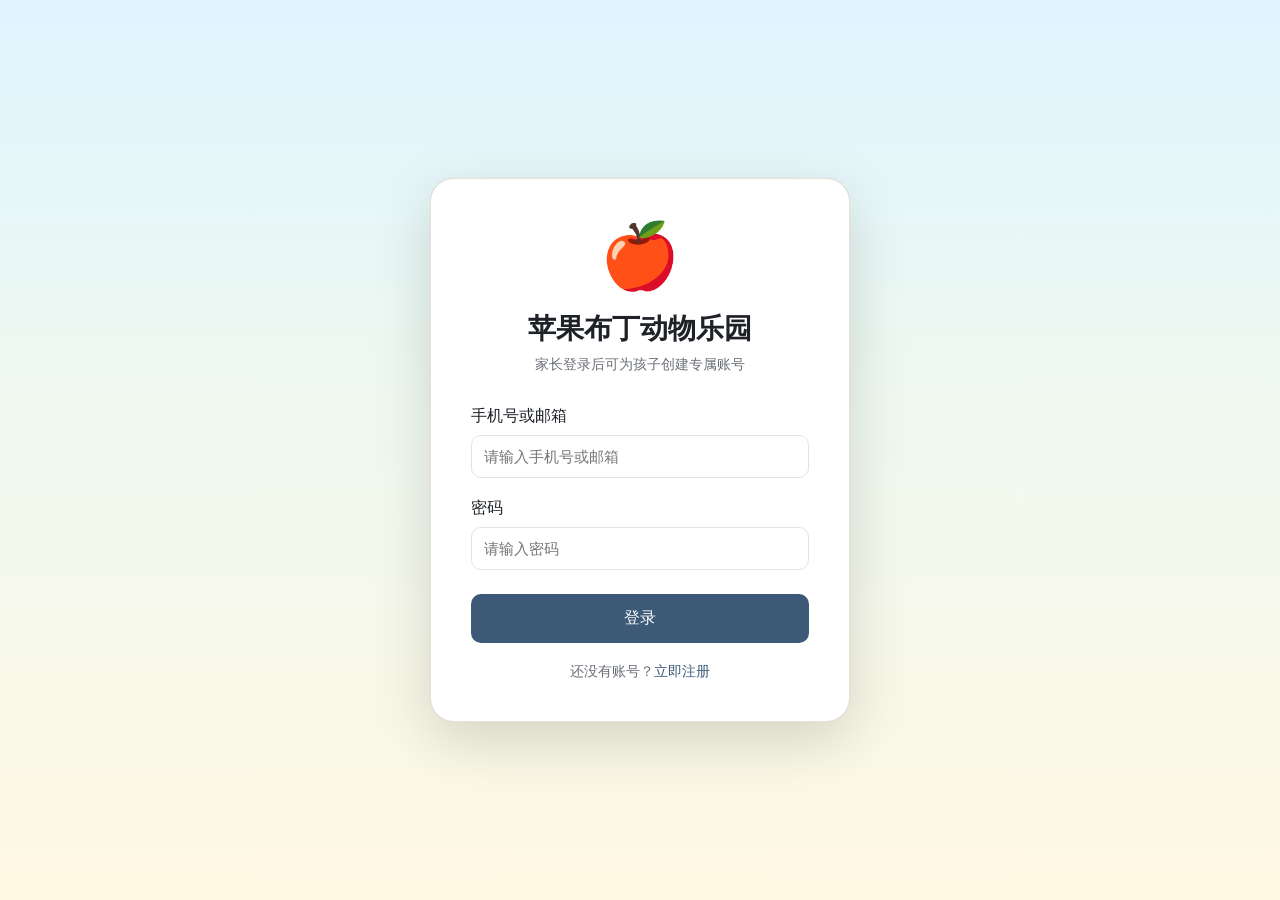
==== static/auth-login.html @ 75b62cc8 "多处修改" ====
<!DOCTYPE html>
<html lang="zh-CN">
<head>
    <meta charset="UTF-8">
    <meta name="viewport" content="width=device-width, initial-scale=1.0">
    <title>苹果布丁动物乐园 - 登录</title>
    <style>
        :root {
            --bg: #F7F5F1;
            --surface: #FFFFFF;
            --border: #E7E3DA;
            --ink: #1E2227;
            --muted: #6B7077;
            --accent: #3C5A78;
            --accent-hover: #2E4760;
            --green: #3f9a68;
            --shadow: 0 2px 8px rgba(0,0,0,0.08);
        }

        * {
            box-sizing: border-box;
            margin: 0;
            padding: 0;
        }

        body {
            font-family: "Microsoft YaHei", "PingFang SC", sans-serif;
            background: linear-gradient(180deg, #dff4ff 0%, #eff9f0 44%, #fff8e3 100%);
            color: var(--ink);
            min-height: 100vh;
            display: flex;
            align-items: center;
            justify-content: center;
            padding: 20px;
        }

        .login-container {
            width: 100%;
            max-width: 420px;
            background: var(--surface);
            border: 1px solid var(--border);
            border-radius: 24px;
            padding: 40px;
            box-shadow: 0 20px 60px rgba(0,0,0,0.15), 0 0 1px rgba(0,0,0,0.1);
        }

        .logo {
            text-align: center;
            margin-bottom: 32px;
        }

        .logo-icon {
            font-size: 64px;
            margin-bottom: 16px;
        }

        h1 {
            font-size: 28px;
            text-align: center;
            margin-bottom: 8px;
        }

        .subtitle {
            text-align: center;
            color: var(--muted);
            margin-bottom: 32px;
            font-size: 14px;
        }

        .form-group {
            margin-bottom: 20px;
        }

        .form-group label {
            display: block;
            margin-bottom: 8px;
            font-weight: 500;
            color: var(--ink);
        }

        .form-group input {
            width: 100%;
            padding: 12px;
            border: 1px solid var(--border);
            border-radius: 10px;
            font-size: 15px;
            transition: border-color 0.2s;
        }

        .form-group input:focus {
            outline: none;
            border-color: var(--accent);
        }

        .form-actions {
            display: flex;
            flex-direction: column;
            gap: 12px;
            margin-top: 24px;
        }

        button {
            width: 100%;
            padding: 14px;
            border: none;
            border-radius: 10px;
            font-size: 16px;
            font-weight: 500;
            cursor: pointer;
            transition: all 0.2s;
        }

        button.primary {
            background: var(--accent);
            color: white;
        }

        button.primary:hover {
            background: var(--accent-hover);
        }

        button.secondary {
            background: var(--surface);
            color: var(--ink);
            border: 1px solid var(--border);
        }

        button.secondary:hover {
            background: var(--border);
        }

        .toggle-form {
            text-align: center;
            margin-top: 20px;
            color: var(--muted);
            font-size: 14px;
        }

        .toggle-form a {
            color: var(--accent);
            text-decoration: none;
            font-weight: 500;
            cursor: pointer;
        }

        .toggle-form a:hover {
            text-decoration: underline;
        }

        .error-message {
            background: #fee;
            border: 1px solid #fcc;
            color: #c33;
            padding: 12px;
            border-radius: 10px;
            margin-bottom: 20px;
            font-size: 14px;
        }

        .success-message {
            background: #efe;
            border: 1px solid #cfc;
            color: #383;
            padding: 12px;
            border-radius: 10px;
            margin-bottom: 20px;
            font-size: 14px;
        }

        .hidden {
            display: none;
        }
    </style>
</head>
<body>
    <div class="login-container">
        <div class="logo">
            <div class="logo-icon">🍎</div>
            <h1>苹果布丁动物乐园</h1>
            <p class="subtitle">家长登录后可为孩子创建专属账号</p>
        </div>

        <div id="errorMessage" class="error-message hidden"></div>
        <div id="successMessage" class="success-message hidden"></div>

        <!-- 登录表单 -->
        <form id="loginForm">
            <div class="form-group">
                <label>手机号或邮箱</label>
                <input type="text" id="loginUsername" placeholder="请输入手机号或邮箱" required>
            </div>
            <div class="form-group">
                <label>密码</label>
                <input type="password" id="loginPassword" placeholder="请输入密码" required>
            </div>
            <div class="form-actions">
                <button type="submit" class="primary">登录</button>
            </div>
            <div class="toggle-form">
                还没有账号？<a onclick="showRegisterForm()">立即注册</a>
            </div>
        </form>

        <!-- 注册表单 -->
        <form id="registerForm" class="hidden">
            <div class="form-group">
                <label>家长姓名</label>
                <input type="text" id="registerName" placeholder="请输入您的姓名" required>
            </div>
            <div class="form-group">
                <label>手机号</label>
                <input type="tel" id="registerPhone" placeholder="请输入手机号" required>
            </div>
            <div class="form-group">
                <label>邮箱（可选）</label>
                <input type="email" id="registerEmail" placeholder="请输入邮箱">
            </div>
            <div class="form-group">
                <label>设置密码</label>
                <input type="password" id="registerPassword" placeholder="6-20位密码" required minlength="6" maxlength="20">
            </div>
            <div class="form-group">
                <label>确认密码</label>
                <input type="password" id="registerConfirmPassword" placeholder="再次输入密码" required>
            </div>
            <div class="form-actions">
                <button type="submit" class="primary">注册</button>
            </div>
            <div class="toggle-form">
                已有账号？<a onclick="showLoginForm()">立即登录</a>
            </div>
        </form>
    </div>

    <script>
        const loginForm = document.getElementById('loginForm');
        const registerForm = document.getElementById('registerForm');
        const errorMessage = document.getElementById('errorMessage');
        const successMessage = document.getElementById('successMessage');

        // 检查是否已登录
        window.addEventListener('DOMContentLoaded', () => {
            const token = localStorage.getItem('parentToken');
            if (token) {
                // 已登录，跳转到家长端
                window.location.href = '/static/parent-portal.html';
            }
        });

        function showLoginForm() {
            registerForm.classList.add('hidden');
            loginForm.classList.remove('hidden');
            clearMessages();
        }

        function showRegisterForm() {
            loginForm.classList.add('hidden');
            registerForm.classList.remove('hidden');
            clearMessages();
        }

        function showError(message) {
            errorMessage.textContent = message;
            errorMessage.classList.remove('hidden');
            successMessage.classList.add('hidden');
        }

        function showSuccess(message) {
            successMessage.textContent = message;
            successMessage.classList.remove('hidden');
            errorMessage.classList.add('hidden');
        }

        function clearMessages() {
            errorMessage.classList.add('hidden');
            successMessage.classList.add('hidden');
        }

        // 登录处理
        loginForm.addEventListener('submit', async (e) => {
            e.preventDefault();
            clearMessages();

            const username = document.getElementById('loginUsername').value.trim();
            const password = document.getElementById('loginPassword').value;

            if (!username || !password) {
                showError('请填写完整信息');
                return;
            }

            try {
                const response = await fetch('/api/family/login', {
                    method: 'POST',
                    headers: { 'Content-Type': 'application/json' },
                    body: JSON.stringify({ username, password })
                });

                const data = await response.json();

                if (response.ok && data.success) {
                    localStorage.setItem('parentToken', data.token);
                    localStorage.setItem('parentAccount', JSON.stringify(data.account));
                    showSuccess('登录成功！正在跳转...');
                    setTimeout(() => {
                        window.location.href = '/static/parent-portal.html';
                    }, 1000);
                } else {
                    showError(data.detail || data.message || '登录失败，请检查账号密码');
                }
            } catch (error) {
                console.error('登录失败:', error);
                showError('登录失败，请稍后重试');
            }
        });

        // 注册处理
        registerForm.addEventListener('submit', async (e) => {
            e.preventDefault();
            clearMessages();

            const name = document.getElementById('registerName').value.trim();
            const phone = document.getElementById('registerPhone').value.trim();
            const email = document.getElementById('registerEmail').value.trim();
            const password = document.getElementById('registerPassword').value;
            const confirmPassword = document.getElementById('registerConfirmPassword').value;

            // 验证
            if (!name || !phone || !password) {
                showError('请填写完整信息');
                return;
            }

            if (!/^1[3-9]\d{9}$/.test(phone)) {
                showError('请输入正确的手机号');
                return;
            }

            if (password.length < 6) {
                showError('密码至少6位');
                return;
            }

            if (password !== confirmPassword) {
                showError('两次输入的密码不一致');
                return;
            }

            try {
                const response = await fetch('/api/family/register', {
                    method: 'POST',
                    headers: { 'Content-Type': 'application/json' },
                    body: JSON.stringify({
                        parent_name: name,
                        phone: phone,
                        email: email || null,
                        password: password
                    })
                });

                const data = await response.json();

                if (response.ok && data.success) {
                    localStorage.setItem('parentToken', data.token);
                    localStorage.setItem('parentAccount', JSON.stringify(data.account));
                    showSuccess('注册成功！正在跳转...');
                    setTimeout(() => {
                        window.location.href = '/static/parent-portal.html';
                    }, 1000);
                } else {
                    showError(data.detail || data.message || '注册失败，请稍后重试');
                }
            } catch (error) {
                console.error('注册失败:', error);
                showError('注册失败，请稍后重试');
            }
        });
    </script>
</body>
</html>
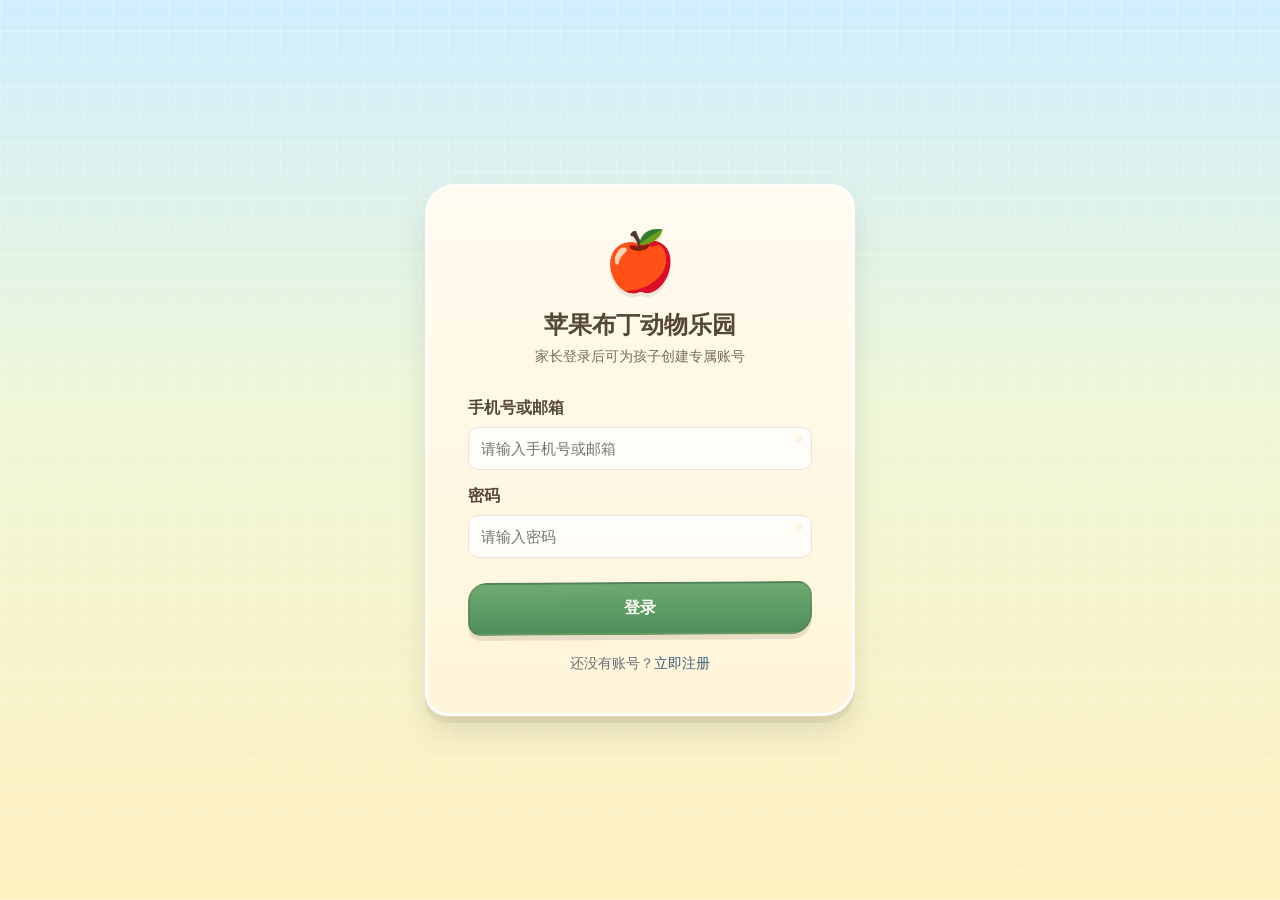
==== commit f89f0be9: "更新" ====
--- a/static/auth-login.html
+++ b/static/auth-login.html
@@ -171,6 +171,7 @@
             display: none;
         }
     </style>
+    <link rel="stylesheet" href="/static/styles/handdrawn.css">
 </head>
 <body>
     <div class="login-container">
@@ -217,7 +218,7 @@
             </div>
             <div class="form-group">
                 <label>设置密码</label>
-                <input type="password" id="registerPassword" placeholder="6-20位密码" required minlength="6" maxlength="20">
+                <input type="password" id="registerPassword" placeholder="8-20位密码" required minlength="8" maxlength="20">
             </div>
             <div class="form-group">
                 <label>确认密码</label>
@@ -336,8 +337,8 @@
                 return;
             }
 
-            if (password.length < 6) {
-                showError('密码至少6位');
+            if (password.length < 8) {
+                showError('密码至少8位');
                 return;
             }
 
--- a/static/styles/handdrawn.css
+++ b/static/styles/handdrawn.css
@@ -0,0 +1,1034 @@
+/* Unified hand-drawn mobile theme for the user-facing app pages. */
+:root {
+    --kid-ink: #55483b;
+    --kid-muted: #756b5d;
+    --kid-paper: #fffaf0;
+    --kid-paper-2: #fff3cf;
+    --kid-line: rgba(91, 72, 56, 0.24);
+    --kid-green: #5e9d68;
+    --kid-blue: #5c9fc9;
+    --kid-coral: #e87961;
+    --kid-yellow: #f2bf4b;
+    --kid-lavender: #9b87c8;
+    --kid-shadow: 0 7px 0 rgba(91, 72, 56, 0.08), 0 16px 28px rgba(62, 72, 54, 0.13);
+    --kid-phone-width: 430px;
+    --bottom-nav-height: 78px;
+}
+
+html {
+    min-height: 100%;
+    background: #dfeffc;
+}
+
+body {
+    min-height: 100dvh;
+    margin: 0;
+    display: flex;
+    justify-content: center;
+    align-items: flex-start;
+    overflow-x: hidden;
+    color: var(--kid-ink);
+    font-family: "STKaiti", "KaiTi", "Comic Sans MS", "Microsoft YaHei", sans-serif;
+    background:
+        repeating-linear-gradient(0deg, rgba(255,255,255,0.28) 0 1px, transparent 1px 28px),
+        repeating-linear-gradient(90deg, rgba(255,255,255,0.22) 0 1px, transparent 1px 28px),
+        linear-gradient(180deg, #cfeefe 0%, #eff7d7 46%, #fff0bf 100%);
+    letter-spacing: 0;
+}
+
+body,
+button,
+input,
+select,
+textarea {
+    font-family: "STKaiti", "KaiTi", "Comic Sans MS", "Microsoft YaHei", sans-serif;
+}
+
+.app-root,
+.login-container,
+.mobile-container,
+.container {
+    width: min(100vw, var(--kid-phone-width));
+    max-width: var(--kid-phone-width);
+    margin-inline: auto;
+    color: var(--kid-ink);
+}
+
+.app-root,
+.login-container,
+.mobile-container {
+    border: 3px solid rgba(255, 255, 255, 0.92);
+    border-radius: 30px 24px 32px 22px;
+    background:
+        linear-gradient(180deg, rgba(255, 250, 240, 0.96), rgba(255, 245, 217, 0.98)),
+        var(--kid-paper);
+    box-shadow: var(--kid-shadow);
+    overflow: hidden;
+}
+
+.app-root {
+    height: min(100dvh, 932px);
+    min-height: min(100dvh, 720px);
+}
+
+.login-container,
+.mobile-container {
+    margin-block: clamp(10px, 3dvh, 22px);
+    max-height: calc(100dvh - clamp(20px, 6dvh, 44px));
+    overflow-y: auto;
+}
+
+.container {
+    padding: 14px;
+}
+
+.shell {
+    height: 100%;
+    min-height: 0;
+    display: flex;
+    flex-direction: column;
+    background:
+        linear-gradient(180deg, rgba(255, 255, 255, 0.2), rgba(255, 239, 194, 0.28));
+}
+
+.main {
+    order: 1;
+    flex: 1 1 auto;
+    width: 100%;
+    min-height: 0;
+    padding: 14px 14px calc(var(--bottom-nav-height) + 14px + env(safe-area-inset-bottom));
+    overflow-y: auto;
+    overflow-x: hidden;
+    background:
+        repeating-linear-gradient(-8deg, rgba(255, 255, 255, 0.24) 0 2px, transparent 2px 42px),
+        linear-gradient(180deg, rgba(255, 251, 232, 0.42), rgba(232, 247, 234, 0.26));
+}
+
+.main.route-imagine {
+    padding: 0 0 calc(var(--bottom-nav-height) + env(safe-area-inset-bottom));
+}
+
+.sidebar {
+    order: 2;
+    flex: 0 0 auto;
+    position: relative;
+    width: 100%;
+    height: auto;
+    min-height: calc(var(--bottom-nav-height) + env(safe-area-inset-bottom));
+    padding: 7px 8px calc(7px + env(safe-area-inset-bottom));
+    border: 0;
+    border-top: 2px dashed rgba(96, 72, 48, 0.22);
+    background:
+        linear-gradient(180deg, rgba(255, 250, 235, 0.88), rgba(255, 244, 207, 0.96));
+    box-shadow: 0 -10px 20px rgba(77, 72, 45, 0.11);
+    overflow: hidden;
+}
+
+.mini-brand,
+.profile-box {
+    display: none;
+}
+
+.nav-list {
+    display: grid;
+    grid-template-columns: repeat(auto-fit, minmax(0, 1fr));
+    gap: 5px;
+}
+
+.nav-item,
+.report-nav-item {
+    min-height: 58px;
+    display: flex;
+    flex-direction: column;
+    align-items: center;
+    justify-content: center;
+    gap: 3px;
+    padding: 6px 4px;
+    border: 0;
+    border-radius: 19px 15px 20px 14px;
+    background: transparent;
+    color: var(--kid-muted);
+    font-size: 11px;
+    font-weight: 800;
+    line-height: 1.1;
+    text-align: center;
+    white-space: nowrap;
+    box-shadow: none;
+}
+
+.nav-item.active,
+.report-nav-item.active {
+    color: #446b43;
+    background: #fff1b8;
+    box-shadow: inset 0 -3px 0 rgba(155, 117, 45, 0.16), 0 4px 0 rgba(92, 72, 38, 0.08);
+    transform: rotate(-1deg);
+}
+
+.nav-icon,
+.report-nav-icon {
+    width: 27px;
+    height: 27px;
+    display: grid;
+    place-items: center;
+    border: 1px dashed rgba(91, 72, 56, 0.22);
+    border-radius: 52% 48% 55% 45%;
+    background: rgba(255, 255, 255, 0.38);
+    font-size: 19px;
+}
+
+.topbar,
+.header,
+header {
+    position: relative;
+    border: 2px solid rgba(91, 72, 56, 0.18);
+    border-radius: 24px 18px 26px 17px;
+    background:
+        radial-gradient(circle at 17px 15px, rgba(242, 191, 75, 0.22) 0 5px, transparent 6px),
+        radial-gradient(circle at calc(100% - 18px) 18px, rgba(92, 159, 201, 0.17) 0 5px, transparent 6px),
+        linear-gradient(180deg, rgba(255, 251, 235, 0.94), rgba(242, 248, 215, 0.84));
+    box-shadow: 0 5px 0 rgba(91, 72, 56, 0.06), 0 12px 22px rgba(70, 85, 57, 0.09);
+    overflow: hidden;
+}
+
+.topbar {
+    margin: 0 0 12px;
+    padding: 12px;
+    display: flex;
+    align-items: center;
+    justify-content: space-between;
+    gap: 10px;
+}
+
+.topbar .action-row {
+    flex: 0 0 auto;
+    display: flex;
+    gap: 6px;
+}
+
+.settings-button {
+    border-radius: 48% 52% 44% 56%;
+    background: #fff8d8;
+}
+
+.page-title h2,
+.panel-title h3,
+.story-title,
+.selection-title,
+h1,
+h2,
+h3 {
+    color: var(--kid-ink);
+    letter-spacing: 0;
+}
+
+.page-title h2 {
+    font-size: 21px;
+    line-height: 1.18;
+}
+
+.page-title p,
+.panel-title span,
+.subtitle,
+.muted,
+.meta-line,
+.animal-status-text,
+.loading-subtext {
+    color: var(--kid-muted);
+}
+
+.panel,
+.answer-panel,
+.collection-item,
+.story-item,
+.activity-item,
+.animal-tile,
+.metric,
+.login-panel,
+.card,
+.welcome-section,
+.report-content-wrapper,
+.animal-info-card,
+.animal-selection-item,
+.profile-item,
+.time-period-card,
+.achievement-badge,
+.settings-menu {
+    position: relative;
+    border: 2px solid var(--kid-line);
+    border-radius: 24px 18px 27px 17px;
+    background:
+        radial-gradient(circle at 12px 14px, rgba(242, 191, 75, 0.22) 0 4px, transparent 5px),
+        radial-gradient(circle at calc(100% - 16px) 18px, rgba(92, 159, 201, 0.18) 0 4px, transparent 5px),
+        radial-gradient(circle at calc(100% - 18px) calc(100% - 14px), rgba(232, 121, 97, 0.14) 0 5px, transparent 6px),
+        linear-gradient(180deg, rgba(255, 252, 242, 0.96), rgba(255, 246, 219, 0.92));
+    box-shadow: 0 6px 0 rgba(91, 72, 56, 0.07), 0 14px 24px rgba(66, 79, 62, 0.09);
+    overflow: hidden;
+}
+
+.panel::before,
+.answer-panel::before,
+.collection-item::before,
+.story-item::before,
+.activity-item::before,
+.animal-tile::before,
+.metric::before,
+.login-panel::before,
+.card::before,
+.welcome-section::before,
+.report-content-wrapper::before,
+.animal-info-card::before,
+.animal-selection-item::before,
+.profile-item::before,
+.time-period-card::before,
+.achievement-badge::before,
+.settings-menu::before {
+    content: "";
+    display: block;
+    position: absolute;
+    z-index: 0;
+    right: 11px;
+    top: 9px;
+    width: 31px;
+    height: 24px;
+    pointer-events: none;
+    background:
+        linear-gradient(135deg, transparent 0 44%, rgba(91, 72, 56, 0.24) 45% 53%, transparent 54% 100%),
+        radial-gradient(ellipse at 26% 72%, rgba(94, 157, 104, 0.34) 0 34%, transparent 36%),
+        radial-gradient(ellipse at 70% 35%, rgba(94, 157, 104, 0.28) 0 32%, transparent 34%);
+    border-radius: 58% 42% 60% 40%;
+    transform: rotate(12deg);
+    opacity: 0.9;
+}
+
+.panel::after,
+.answer-panel::after,
+.collection-item::after,
+.story-item::after,
+.activity-item::after,
+.animal-tile::after,
+.metric::after,
+.login-panel::after,
+.card::after,
+.welcome-section::after,
+.report-content-wrapper::after,
+.animal-info-card::after,
+.animal-selection-item::after,
+.profile-item::after,
+.time-period-card::after,
+.achievement-badge::after,
+.settings-menu::after {
+    content: "";
+    display: block;
+    position: absolute;
+    z-index: 0;
+    left: 10px;
+    bottom: 9px;
+    width: 38px;
+    height: 22px;
+    pointer-events: none;
+    background:
+        linear-gradient(110deg, transparent 0 45%, rgba(91, 72, 56, 0.18) 46% 53%, transparent 54% 100%),
+        radial-gradient(ellipse at 20% 70%, rgba(242, 191, 75, 0.34) 0 28%, transparent 30%),
+        radial-gradient(ellipse at 50% 42%, rgba(232, 121, 97, 0.25) 0 24%, transparent 26%),
+        radial-gradient(ellipse at 78% 66%, rgba(92, 159, 201, 0.28) 0 24%, transparent 26%);
+    border-radius: 999px;
+    transform: rotate(-8deg);
+    opacity: 0.85;
+}
+
+.panel > *,
+.answer-panel > *,
+.collection-item > *,
+.story-item > *,
+.activity-item > *,
+.animal-tile > *,
+.metric > *,
+.login-panel > *,
+.card > *,
+.welcome-section > *,
+.report-content-wrapper > *,
+.animal-info-card > *,
+.animal-selection-item > *,
+.profile-item > *,
+.time-period-card > *,
+.achievement-badge > *,
+.settings-menu > * {
+    position: relative;
+    z-index: 1;
+}
+
+.panel:nth-of-type(2n),
+.card:nth-of-type(2n),
+.collection-item:nth-of-type(2n),
+.story-item:nth-of-type(2n),
+.activity-item:nth-of-type(2n) {
+    border-radius: 19px 26px 18px 25px;
+}
+
+.answer-panel,
+.quiz-box,
+.choice-button,
+.animal-summary,
+.creature-card,
+.stage-card,
+.qa-answer-box {
+    position: relative;
+}
+
+.answer-panel {
+    padding-top: 22px;
+    padding-bottom: 22px;
+    border-color: rgba(92, 159, 201, 0.32);
+    background:
+        radial-gradient(circle at 22px 18px, rgba(255, 255, 255, 0.75) 0 7px, transparent 8px),
+        radial-gradient(circle at calc(100% - 22px) calc(100% - 18px), rgba(255, 255, 255, 0.58) 0 8px, transparent 9px),
+        linear-gradient(180deg, rgba(235, 249, 255, 0.95), rgba(255, 249, 224, 0.95));
+}
+
+.answer-panel::before {
+    right: 10px;
+    top: 8px;
+    width: 46px;
+    height: 36px;
+    background:
+        radial-gradient(circle at 50% 50%, rgba(255,255,255,0.76) 0 24%, transparent 26%),
+        conic-gradient(from 18deg, #f2bf4b 0 10%, transparent 10% 20%, #e87961 20% 30%, transparent 30% 42%, #5c9fc9 42% 52%, transparent 52% 64%, #5e9d68 64% 74%, transparent 74% 100%);
+    border-radius: 50%;
+    transform: rotate(10deg);
+}
+
+.answer-panel::after {
+    left: 9px;
+    bottom: 8px;
+    width: 52px;
+    height: 28px;
+    background:
+        radial-gradient(ellipse at 18% 60%, rgba(94, 157, 104, 0.34) 0 28%, transparent 30%),
+        radial-gradient(ellipse at 48% 42%, rgba(94, 157, 104, 0.28) 0 25%, transparent 27%),
+        radial-gradient(ellipse at 78% 60%, rgba(94, 157, 104, 0.32) 0 27%, transparent 29%),
+        linear-gradient(90deg, transparent 0 45%, rgba(91,72,56,0.24) 46% 52%, transparent 53% 100%);
+    border-radius: 999px;
+    transform: rotate(-6deg);
+}
+
+.quiz-box {
+    padding: 14px;
+    border: 2px dashed rgba(232, 121, 97, 0.28);
+    border-radius: 22px 17px 24px 16px;
+    background:
+        radial-gradient(circle at 20px 18px, rgba(242, 191, 75, 0.24) 0 5px, transparent 6px),
+        radial-gradient(circle at calc(100% - 24px) 22px, rgba(155, 135, 200, 0.18) 0 6px, transparent 7px),
+        linear-gradient(180deg, rgba(255, 248, 220, 0.68), rgba(255, 255, 255, 0.44));
+}
+
+.quiz-box::before,
+.animal-summary::before,
+.creature-card::before,
+.stage-card::before,
+.qa-answer-box::before {
+    content: "";
+    display: block;
+    position: absolute;
+    z-index: 0;
+    pointer-events: none;
+}
+
+.quiz-box::before {
+    right: 12px;
+    top: -2px;
+    width: 44px;
+    height: 38px;
+    background:
+        radial-gradient(circle at 50% 50%, #fff8d8 0 18%, transparent 19%),
+        conic-gradient(from 0deg, #f2bf4b 0 8%, transparent 8% 17%, #f2bf4b 17% 25%, transparent 25% 34%, #f2bf4b 34% 42%, transparent 42% 51%, #f2bf4b 51% 59%, transparent 59% 68%, #f2bf4b 68% 76%, transparent 76% 100%);
+    transform: rotate(12deg);
+}
+
+.choice-button {
+    background:
+        radial-gradient(circle at 12px 50%, rgba(255,255,255,0.65) 0 5px, transparent 6px),
+        linear-gradient(180deg, #fff8d8, #f9e8ac);
+}
+
+.choice-button::before {
+    content: "";
+    position: absolute;
+    left: 9px;
+    top: 8px;
+    width: 13px;
+    height: 13px;
+    border-radius: 52% 48% 55% 45%;
+    background: rgba(232, 121, 97, 0.28);
+    box-shadow:
+        20px 18px 0 rgba(92, 159, 201, 0.2),
+        calc(100% - 8px) 2px 0 rgba(94, 157, 104, 0.22);
+    pointer-events: none;
+}
+
+.animal-summary {
+    background:
+        radial-gradient(circle at 18px 18px, rgba(242,191,75,0.26) 0 6px, transparent 7px),
+        radial-gradient(circle at calc(100% - 20px) 24px, rgba(92,159,201,0.20) 0 7px, transparent 8px),
+        linear-gradient(180deg, rgba(255, 253, 237, 0.97), rgba(229, 247, 220, 0.9));
+}
+
+.animal-summary::before {
+    right: 14px;
+    bottom: 12px;
+    width: 62px;
+    height: 42px;
+    background:
+        radial-gradient(ellipse at 18% 64%, rgba(94, 157, 104, 0.34) 0 25%, transparent 27%),
+        radial-gradient(ellipse at 45% 38%, rgba(94, 157, 104, 0.28) 0 23%, transparent 25%),
+        radial-gradient(ellipse at 72% 64%, rgba(94, 157, 104, 0.32) 0 24%, transparent 26%),
+        linear-gradient(110deg, transparent 0 46%, rgba(91,72,56,0.20) 47% 52%, transparent 53% 100%);
+    border-radius: 999px;
+    transform: rotate(7deg);
+}
+
+.animal-summary .detail-list {
+    padding-right: 12px;
+}
+
+.creature-card::before,
+.stage-card::before {
+    right: 8px;
+    top: 8px;
+    width: 36px;
+    height: 36px;
+    background:
+        radial-gradient(circle at 50% 50%, rgba(255,255,255,0.74) 0 22%, transparent 23%),
+        conic-gradient(from 18deg, rgba(242,191,75,0.72), transparent 12%, rgba(232,121,97,0.66) 24%, transparent 36%, rgba(92,159,201,0.65) 48%, transparent 60%, rgba(94,157,104,0.66) 72%, transparent 100%);
+    border-radius: 50%;
+    transform: rotate(-10deg);
+}
+
+.qa-answer-box {
+    padding-top: 14px;
+}
+
+.qa-answer-box::before {
+    left: 4px;
+    top: 2px;
+    width: 48px;
+    height: 16px;
+    border-radius: 999px;
+    background:
+        linear-gradient(90deg, rgba(242,191,75,0.46), rgba(232,121,97,0.34), rgba(92,159,201,0.34));
+    transform: rotate(-2deg);
+}
+
+.panel-title {
+    align-items: flex-start;
+    gap: 8px;
+    margin-bottom: 11px;
+}
+
+.grid-2,
+.grid-3,
+.animal-grid,
+.achievement-grid,
+.time-distribution {
+    grid-template-columns: 1fr;
+}
+
+.view,
+.animal-summary,
+.detail-list,
+.quiz-box,
+.choice-list,
+.knowledge-qa-section,
+.doctor-consultation-view {
+    display: grid;
+    gap: 14px;
+}
+
+.text-input,
+.select-input,
+.textarea-input,
+input,
+select,
+textarea {
+    border: 2px dashed rgba(91, 72, 56, 0.25);
+    border-radius: 17px 14px 18px 13px;
+    background:
+        radial-gradient(circle at calc(100% - 12px) 11px, rgba(242, 191, 75, 0.16) 0 3px, transparent 4px),
+        rgba(255, 255, 255, 0.72);
+    color: var(--kid-ink);
+    box-shadow: inset 0 2px 0 rgba(255, 255, 255, 0.86);
+}
+
+.text-input:focus,
+.select-input:focus,
+.textarea-input:focus,
+input:focus,
+select:focus,
+textarea:focus {
+    border-color: rgba(92, 159, 201, 0.65);
+    box-shadow: 0 0 0 4px rgba(92, 159, 201, 0.16), inset 0 2px 0 rgba(255, 255, 255, 0.86);
+}
+
+.primary-button,
+.secondary-button,
+.danger-button,
+button.primary,
+button.secondary,
+.tab,
+.role-option,
+.chip,
+.animal-chip,
+.choice-button,
+.tool-button,
+.back-button,
+.logout-btn,
+.change-animal-btn,
+.save-nickname-btn,
+.save-creature-button,
+.random-creature-button,
+.remove-creature-button {
+    border: 2px solid rgba(91, 72, 56, 0.18);
+    border-radius: 19px 14px 21px 13px;
+    box-shadow: 0 5px 0 rgba(91, 72, 56, 0.14);
+    font-weight: 900;
+    transform: rotate(-0.35deg);
+}
+
+.primary-button,
+button.primary,
+.tab.active,
+.save-creature-button {
+    color: #fffdf7;
+    background: linear-gradient(180deg, #6eaa70, #4f8f5c);
+}
+
+.secondary-button,
+button.secondary,
+.chip,
+.animal-chip,
+.choice-button,
+.tool-button,
+.back-button,
+.change-animal-btn {
+    color: #5b503f;
+    background: linear-gradient(180deg, #fff8d8, #f9e8ac);
+}
+
+.danger-button {
+    color: #8c3b2c;
+    background: linear-gradient(180deg, #ffe7df, #ffc5b4);
+}
+
+button:active,
+.primary-button:active,
+.secondary-button:active,
+.danger-button:active,
+.nav-item:active {
+    transform: translateY(3px) rotate(-0.35deg);
+    box-shadow: 0 2px 0 rgba(91, 72, 56, 0.14);
+}
+
+.role-option.active,
+.chip.active,
+.animal-chip.active,
+.choice-button.active {
+    color: #446b43;
+    background: #fff1b8;
+    border-color: rgba(91, 72, 56, 0.25);
+}
+
+.map-panel {
+    padding: 9px;
+}
+
+.map-canvas,
+.imagine-stage {
+    position: relative;
+    border: 3px solid rgba(255, 255, 255, 0.86);
+    border-radius: 28px 22px 31px 21px;
+    box-shadow: 0 7px 0 rgba(77, 93, 61, 0.09), 0 16px 28px rgba(63, 78, 54, 0.14);
+}
+
+.map-canvas::before {
+    background:
+        radial-gradient(circle at 18px 18px, rgba(255, 248, 210, 0.46) 0 6px, transparent 7px),
+        radial-gradient(circle at calc(100% - 20px) calc(100% - 22px), rgba(255, 255, 255, 0.36) 0 9px, transparent 10px),
+        linear-gradient(115deg, rgba(255, 255, 255, 0.08), transparent 36%),
+        radial-gradient(circle at 50% 45%, transparent 52%, rgba(37, 74, 56, 0.08) 100%);
+}
+
+.map-label {
+    border: 2px solid rgba(91, 72, 56, 0.22);
+    border-radius: 999px 999px 999px 8px;
+    background: rgba(255, 249, 220, 0.88);
+    box-shadow: 0 3px 0 rgba(91, 72, 56, 0.12);
+}
+
+.animal-avatar,
+.session-avatar,
+.selection-icon,
+.animal-large,
+.animal-large-icon,
+.logo-icon,
+.brand-mark {
+    filter: drop-shadow(0 4px 0 rgba(91, 72, 56, 0.11));
+}
+
+.animal-avatar,
+.brand-mark,
+.session-avatar {
+    border: 2px dashed rgba(91, 72, 56, 0.2);
+    border-radius: 48% 52% 46% 54%;
+    background: #fff0b7;
+}
+
+.login-container .header,
+.mobile-container .header,
+.header {
+    color: var(--kid-ink);
+    background:
+        linear-gradient(180deg, rgba(255, 244, 188, 0.95), rgba(230, 246, 222, 0.94));
+}
+
+.content,
+.report-content,
+.tab-content.active {
+    background:
+        linear-gradient(180deg, rgba(255, 250, 232, 0.55), rgba(238, 248, 224, 0.38));
+}
+
+.login-container > .header,
+.mobile-container > .header {
+    flex: 0 0 auto;
+    padding: 24px 22px 18px;
+    text-align: center;
+}
+
+.login-container > .content,
+.mobile-container > .content {
+    flex: 1 1 auto;
+    overflow-y: auto;
+    padding: 18px;
+}
+
+.logo,
+.header-top,
+.header-title,
+.brand {
+    color: var(--kid-ink);
+}
+
+.logo {
+    text-align: center;
+}
+
+.logo h1,
+.header-title h1,
+.brand h1 {
+    font-size: 24px;
+    line-height: 1.18;
+}
+
+.logo-icon {
+    font-size: 58px;
+}
+
+.form-group,
+.field {
+    margin-bottom: 16px;
+}
+
+.form-group label,
+.field label,
+.section-label {
+    color: var(--kid-ink);
+    font-weight: 900;
+}
+
+.form-actions {
+    gap: 10px;
+}
+
+.saved-sessions,
+.session-list,
+.animal-selection-list,
+.learning-profile,
+.story-list,
+.activity-list,
+.collection-grid {
+    display: grid;
+    gap: 12px;
+}
+
+.session-card {
+    border: 2px solid var(--kid-line);
+    border-radius: 20px 16px 22px 15px;
+    background: rgba(255, 251, 232, 0.9);
+    box-shadow: 0 5px 0 rgba(91, 72, 56, 0.07);
+}
+
+.container > header,
+.container > .header {
+    margin-bottom: 16px;
+}
+
+.container .tabs {
+    margin-bottom: 14px;
+}
+
+.container .card {
+    margin-bottom: 14px;
+}
+
+.user-info,
+.child-selector,
+.header-top,
+.info-card-header,
+.animal-name-edit {
+    min-width: 0;
+    flex-wrap: wrap;
+}
+
+.child-selector {
+    gap: 8px;
+}
+
+.tab {
+    flex: 1 1 120px;
+}
+
+.tabs,
+.report-bottom-nav {
+    position: relative;
+    border: 2px dashed rgba(91, 72, 56, 0.18);
+    border-radius: 23px 17px 24px 16px;
+    background:
+        radial-gradient(circle at 18px 50%, rgba(242,191,75,0.2) 0 5px, transparent 6px),
+        radial-gradient(circle at calc(100% - 18px) 50%, rgba(92,159,201,0.17) 0 5px, transparent 6px),
+        rgba(255, 250, 230, 0.8);
+    box-shadow: 0 5px 0 rgba(91, 72, 56, 0.06);
+    overflow: hidden;
+}
+
+.report-bottom-nav {
+    padding: 10px;
+    gap: 6px;
+    grid-template-columns: repeat(4, minmax(0, 1fr));
+}
+
+.trend-chart {
+    border: 2px dashed rgba(91, 72, 56, 0.16);
+    border-radius: 20px;
+    padding: 12px 8px;
+    background: rgba(255, 255, 255, 0.45);
+}
+
+.bar {
+    border-radius: 9px 9px 4px 4px;
+    background: linear-gradient(180deg, var(--kid-yellow), var(--kid-coral));
+}
+
+.animal-care-view,
+.knowledge-qa-section,
+.doctor-consultation-view,
+.report-content-wrapper,
+.story-list,
+.collection-grid,
+.activity-list {
+    max-width: 100%;
+    overflow-x: hidden;
+}
+
+.doctor-consultation-view {
+    padding: 0;
+}
+
+.doctor-header {
+    align-items: center;
+    gap: 10px;
+    margin-bottom: 8px;
+    padding: 0;
+}
+
+.animal-hero {
+    grid-template-columns: 72px minmax(0, 1fr);
+}
+
+.animal-avatar {
+    width: 72px;
+    height: 72px;
+}
+
+.animal-selection-view,
+.animal-loading-view {
+    min-height: auto;
+    padding: 16px 0;
+}
+
+.selection-container {
+    max-width: 100%;
+}
+
+.animal-selection-item {
+    padding: 15px;
+}
+
+.selection-icon {
+    font-size: 42px;
+}
+
+.selection-name {
+    font-size: 19px;
+}
+
+.animal-display {
+    min-height: 178px;
+    padding: 14px;
+}
+
+.animal-large {
+    font-size: 74px;
+}
+
+.care-stats-grid,
+.time-distribution {
+    display: grid;
+    grid-template-columns: 1fr;
+}
+
+.stat-item,
+.metric {
+    position: relative;
+    border: 2px dashed rgba(91, 72, 56, 0.18);
+    border-radius: 18px 14px 19px 13px;
+    background:
+        radial-gradient(circle at calc(100% - 12px) 12px, rgba(232,121,97,0.18) 0 5px, transparent 6px),
+        rgba(255, 255, 255, 0.48);
+    overflow: hidden;
+}
+
+.stat-item::after,
+.metric::after {
+    content: "";
+    position: absolute;
+    right: 8px;
+    bottom: 6px;
+    width: 28px;
+    height: 18px;
+    background:
+        radial-gradient(ellipse at 25% 65%, rgba(94,157,104,0.28) 0 32%, transparent 34%),
+        radial-gradient(ellipse at 70% 42%, rgba(94,157,104,0.24) 0 30%, transparent 32%);
+    transform: rotate(10deg);
+    pointer-events: none;
+}
+
+.doctor-help-button,
+.voice-input-btn {
+    background: linear-gradient(180deg, var(--kid-blue), #4a80a8);
+    border: 2px solid rgba(91, 72, 56, 0.2);
+    box-shadow: 0 5px 0 rgba(91, 72, 56, 0.13);
+}
+
+.creator-board {
+    max-width: 100%;
+}
+
+@media (min-width: 761px) {
+    body {
+        min-height: 100dvh;
+        padding: 16px 0;
+        align-items: center;
+    }
+
+    .app-root {
+        height: min(932px, calc(100dvh - 32px));
+        min-height: min(720px, calc(100dvh - 32px));
+    }
+
+    .container {
+        max-width: var(--kid-phone-width);
+    }
+}
+
+@media (max-width: 760px) {
+    body {
+        padding: 0;
+        align-items: stretch;
+    }
+
+    .app-root,
+    .login-container,
+    .mobile-container {
+        width: 100vw;
+        max-width: none;
+        min-height: 100dvh;
+        height: 100dvh;
+        max-height: none;
+        margin: 0;
+        border: 0;
+        border-radius: 0;
+        box-shadow: none;
+    }
+
+    .login-container,
+    .mobile-container {
+        overflow-y: auto;
+    }
+
+    .container {
+        width: 100%;
+        max-width: none;
+        min-height: 100dvh;
+        padding: 12px;
+    }
+
+    .main {
+        padding: 12px 12px calc(var(--bottom-nav-height) + 12px + env(safe-area-inset-bottom));
+    }
+
+    .main.route-imagine {
+        padding: 0 0 calc(var(--bottom-nav-height) + env(safe-area-inset-bottom));
+    }
+
+    .topbar {
+        margin: 0 0 10px;
+    }
+
+    .page-title h2 {
+        font-size: 20px;
+    }
+
+    .page-title p {
+        max-width: calc(100vw - 96px);
+        font-size: 12px;
+        line-height: 1.35;
+    }
+
+    .panel,
+    .answer-panel,
+    .card {
+        padding: 14px;
+    }
+
+    .login-container {
+        padding: 0;
+    }
+}
+
+@media (max-width: 390px) {
+    :root {
+        --bottom-nav-height: 74px;
+    }
+
+    .nav-item,
+    .report-nav-item {
+        min-height: 54px;
+        font-size: 10px;
+    }
+
+    .nav-icon,
+    .report-nav-icon {
+        width: 24px;
+        height: 24px;
+        font-size: 17px;
+    }
+}
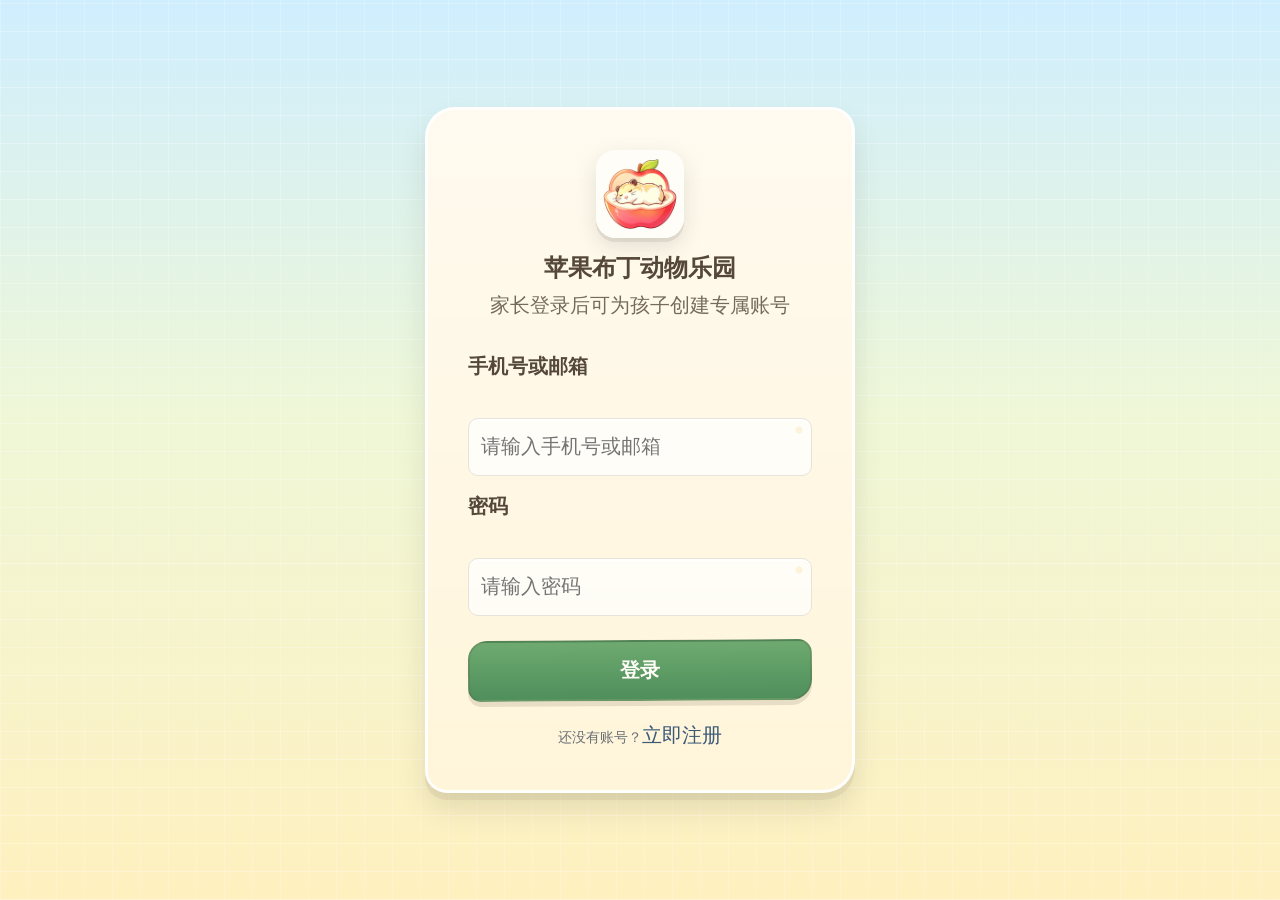
==== commit 04bbeb64: "更新" ====
--- a/static/auth-login.html
+++ b/static/auth-login.html
@@ -3,6 +3,11 @@
 <head>
     <meta charset="UTF-8">
     <meta name="viewport" content="width=device-width, initial-scale=1.0">
+    <link rel="manifest" href="/static/manifest.json">
+    <meta name="theme-color" content="#3f9a68">
+    <link rel="icon" href="/static/favicon.ico" sizes="any">
+    <link rel="icon" type="image/png" sizes="192x192" href="/static/icon-192.png">
+    <link rel="apple-touch-icon" sizes="180x180" href="/static/icon-180.png">
     <title>苹果布丁动物乐园 - 登录</title>
     <style>
         :root {
@@ -50,8 +55,22 @@
         }
 
         .logo-icon {
-            font-size: 64px;
+            width: 88px;
+            height: 88px;
             margin-bottom: 16px;
+            margin-left: auto;
+            margin-right: auto;
+            border-radius: 20px;
+            overflow: hidden;
+            background: #fffdf7;
+            box-shadow: 0 8px 22px rgba(31, 41, 51, 0.12);
+        }
+
+        .logo-icon img {
+            width: 100%;
+            height: 100%;
+            display: block;
+            object-fit: cover;
         }
 
         h1 {
@@ -176,7 +195,7 @@
 <body>
     <div class="login-container">
         <div class="logo">
-            <div class="logo-icon">🍎</div>
+            <div class="logo-icon"><img src="/static/icon-192.png" alt=""></div>
             <h1>苹果布丁动物乐园</h1>
             <p class="subtitle">家长登录后可为孩子创建专属账号</p>
         </div>
--- a/static/styles/handdrawn.css
+++ b/static/styles/handdrawn.css
@@ -288,16 +288,13 @@
     z-index: 0;
     right: 11px;
     top: 9px;
-    width: 31px;
-    height: 24px;
+    width: 42px;
+    height: 42px;
     pointer-events: none;
-    background:
-        linear-gradient(135deg, transparent 0 44%, rgba(91, 72, 56, 0.24) 45% 53%, transparent 54% 100%),
-        radial-gradient(ellipse at 26% 72%, rgba(94, 157, 104, 0.34) 0 34%, transparent 36%),
-        radial-gradient(ellipse at 70% 35%, rgba(94, 157, 104, 0.28) 0 32%, transparent 34%);
-    border-radius: 58% 42% 60% 40%;
-    transform: rotate(12deg);
-    opacity: 0.9;
+    background: url("/static/assets/stickers/flower-doodle.svg") center / contain no-repeat;
+    transform: rotate(7deg);
+    opacity: 0.72;
+    filter: drop-shadow(0 2px 1px rgba(91, 72, 56, 0.12));
 }
 
 .panel::after,
@@ -323,17 +320,15 @@
     z-index: 0;
     left: 10px;
     bottom: 9px;
-    width: 38px;
-    height: 22px;
+    width: 56px;
+    height: 34px;
     pointer-events: none;
-    background:
-        linear-gradient(110deg, transparent 0 45%, rgba(91, 72, 56, 0.18) 46% 53%, transparent 54% 100%),
-        radial-gradient(ellipse at 20% 70%, rgba(242, 191, 75, 0.34) 0 28%, transparent 30%),
-        radial-gradient(ellipse at 50% 42%, rgba(232, 121, 97, 0.25) 0 24%, transparent 26%),
-        radial-gradient(ellipse at 78% 66%, rgba(92, 159, 201, 0.28) 0 24%, transparent 26%);
-    border-radius: 999px;
-    transform: rotate(-8deg);
-    opacity: 0.85;
+    background: url("/static/assets/stickers/leaf-sprig.svg") center / contain no-repeat;
+    border: 0;
+    border-radius: 0;
+    transform: rotate(-9deg);
+    opacity: 0.6;
+    box-shadow: none;
 }
 
 .panel > *,
@@ -389,26 +384,22 @@
     right: 10px;
     top: 8px;
     width: 46px;
-    height: 36px;
-    background:
-        radial-gradient(circle at 50% 50%, rgba(255,255,255,0.76) 0 24%, transparent 26%),
-        conic-gradient(from 18deg, #f2bf4b 0 10%, transparent 10% 20%, #e87961 20% 30%, transparent 30% 42%, #5c9fc9 42% 52%, transparent 52% 64%, #5e9d68 64% 74%, transparent 74% 100%);
-    border-radius: 50%;
-    transform: rotate(10deg);
+    height: 46px;
+    background: url("/static/assets/stickers/star-doodle.svg") center / contain no-repeat;
+    transform: rotate(9deg);
+    opacity: 0.7;
 }
 
 .answer-panel::after {
     left: 9px;
     bottom: 8px;
-    width: 52px;
-    height: 28px;
-    background:
-        radial-gradient(ellipse at 18% 60%, rgba(94, 157, 104, 0.34) 0 28%, transparent 30%),
-        radial-gradient(ellipse at 48% 42%, rgba(94, 157, 104, 0.28) 0 25%, transparent 27%),
-        radial-gradient(ellipse at 78% 60%, rgba(94, 157, 104, 0.32) 0 27%, transparent 29%),
-        linear-gradient(90deg, transparent 0 45%, rgba(91,72,56,0.24) 46% 52%, transparent 53% 100%);
-    border-radius: 999px;
+    width: 66px;
+    height: 40px;
+    background: url("/static/assets/stickers/leaf-sprig.svg") center / contain no-repeat;
+    border: 0;
+    border-radius: 0;
     transform: rotate(-6deg);
+    opacity: 0.62;
 }
 
 .quiz-box {
@@ -437,11 +428,10 @@
     right: 12px;
     top: -2px;
     width: 44px;
-    height: 38px;
-    background:
-        radial-gradient(circle at 50% 50%, #fff8d8 0 18%, transparent 19%),
-        conic-gradient(from 0deg, #f2bf4b 0 8%, transparent 8% 17%, #f2bf4b 17% 25%, transparent 25% 34%, #f2bf4b 34% 42%, transparent 42% 51%, #f2bf4b 51% 59%, transparent 59% 68%, #f2bf4b 68% 76%, transparent 76% 100%);
+    height: 44px;
+    background: url("/static/assets/stickers/star-doodle.svg") center / contain no-repeat;
     transform: rotate(12deg);
+    opacity: 0.68;
 }
 
 .choice-button {
@@ -455,13 +445,13 @@
     position: absolute;
     left: 9px;
     top: 8px;
-    width: 13px;
-    height: 13px;
-    border-radius: 52% 48% 55% 45%;
-    background: rgba(232, 121, 97, 0.28);
-    box-shadow:
-        20px 18px 0 rgba(92, 159, 201, 0.2),
-        calc(100% - 8px) 2px 0 rgba(94, 157, 104, 0.22);
+    width: 24px;
+    height: 24px;
+    border: 0;
+    border-radius: 0;
+    background: url("/static/assets/stickers/flower-doodle.svg") center / contain no-repeat;
+    transform: rotate(-10deg);
+    opacity: 0.34;
     pointer-events: none;
 }
 
@@ -476,14 +466,12 @@
     right: 14px;
     bottom: 12px;
     width: 62px;
-    height: 42px;
-    background:
-        radial-gradient(ellipse at 18% 64%, rgba(94, 157, 104, 0.34) 0 25%, transparent 27%),
-        radial-gradient(ellipse at 45% 38%, rgba(94, 157, 104, 0.28) 0 23%, transparent 25%),
-        radial-gradient(ellipse at 72% 64%, rgba(94, 157, 104, 0.32) 0 24%, transparent 26%),
-        linear-gradient(110deg, transparent 0 46%, rgba(91,72,56,0.20) 47% 52%, transparent 53% 100%);
-    border-radius: 999px;
+    height: 36px;
+    background: url("/static/assets/stickers/leaf-sprig.svg") center / contain no-repeat;
+    border: 0;
+    border-radius: 0;
     transform: rotate(7deg);
+    opacity: 0.66;
 }
 
 .animal-summary .detail-list {
@@ -494,13 +482,13 @@
 .stage-card::before {
     right: 8px;
     top: 8px;
-    width: 36px;
-    height: 36px;
-    background:
-        radial-gradient(circle at 50% 50%, rgba(255,255,255,0.74) 0 22%, transparent 23%),
-        conic-gradient(from 18deg, rgba(242,191,75,0.72), transparent 12%, rgba(232,121,97,0.66) 24%, transparent 36%, rgba(92,159,201,0.65) 48%, transparent 60%, rgba(94,157,104,0.66) 72%, transparent 100%);
-    border-radius: 50%;
+    width: 46px;
+    height: 46px;
+    background: url("/static/assets/stickers/flower-doodle.svg") center / contain no-repeat;
+    border: 0;
+    border-radius: 0;
     transform: rotate(-10deg);
+    opacity: 0.62;
 }
 
 .qa-answer-box {
@@ -510,12 +498,13 @@
 .qa-answer-box::before {
     left: 4px;
     top: 2px;
-    width: 48px;
-    height: 16px;
-    border-radius: 999px;
-    background:
-        linear-gradient(90deg, rgba(242,191,75,0.46), rgba(232,121,97,0.34), rgba(92,159,201,0.34));
+    width: 32px;
+    height: 32px;
+    border: 0;
+    border-radius: 0;
+    background: url("/static/assets/stickers/star-doodle.svg") center / contain no-repeat;
     transform: rotate(-2deg);
+    opacity: 0.45;
 }
 
 .panel-title {
@@ -601,6 +590,12 @@
     background: linear-gradient(180deg, #6eaa70, #4f8f5c);
 }
 
+.quiz-doctor-button {
+    background: linear-gradient(180deg, var(--kid-blue), #4a80a8);
+    border-color: rgba(63, 115, 154, 0.28);
+    transform: rotate(0.45deg);
+}
+
 .secondary-button,
 button.secondary,
 .chip,
@@ -930,6 +925,194 @@
 
 .creator-board {
     max-width: 100%;
+}
+
+.main.route-imagine {
+    background: #ffffff;
+    color: var(--kid-ink);
+    scrollbar-gutter: stable both-edges;
+}
+
+.route-imagine::before {
+    display: none;
+}
+
+.route-imagine::after {
+    display: none;
+}
+
+.route-imagine .topbar {
+    background:
+        linear-gradient(180deg, rgba(255, 252, 236, 0.82), rgba(244, 250, 224, 0.68));
+    backdrop-filter: blur(2px);
+}
+
+.route-imagine .imagine-stage {
+    background: #ffffff;
+}
+
+.imagine-sticker {
+    position: absolute;
+    z-index: 8;
+    pointer-events: none;
+    filter: drop-shadow(0 3px 2px rgba(91, 72, 56, 0.14));
+}
+
+.sticker-star {
+    top: 17px;
+    left: 18px;
+    width: 46px;
+    height: 46px;
+    background: url("/static/assets/stickers/star-doodle.svg") center / contain no-repeat;
+    transform: rotate(-11deg);
+    opacity: 0.76;
+}
+
+.sticker-leaf {
+    right: 17px;
+    top: 24px;
+    width: 64px;
+    height: 40px;
+    background: url("/static/assets/stickers/leaf-sprig.svg") center / contain no-repeat;
+    border: 0;
+    border-radius: 0;
+    transform: rotate(12deg);
+    opacity: 0.68;
+}
+
+.sticker-pencil {
+    left: 18px;
+    bottom: 20px;
+    width: 72px;
+    height: 26px;
+    background: url("/static/assets/stickers/crayon-doodle.svg") center / contain no-repeat;
+    border: 0;
+    border-radius: 0;
+    transform: rotate(-17deg);
+    opacity: 0.7;
+}
+
+.route-imagine .stage-card::after {
+    content: "";
+    position: absolute;
+    z-index: 5;
+    right: 30px;
+    bottom: 28px;
+    width: 52px;
+    height: 22px;
+    pointer-events: none;
+    background: url("/static/assets/stickers/flower-doodle.svg") center / contain no-repeat;
+    border: 0;
+    border-radius: 0;
+    transform: rotate(9deg);
+    opacity: 0.54;
+    filter: drop-shadow(0 3px 2px rgba(91, 72, 56, 0.12));
+}
+
+.route-imagine .creature-card {
+    display: grid;
+    grid-template-columns: 1fr;
+    justify-items: center;
+    width: min(100% - 28px, 376px);
+    margin-inline: auto;
+    text-align: center;
+    gap: 14px;
+    padding: 18px 14px;
+    background:
+        radial-gradient(circle at 22px 18px, rgba(242, 191, 75, 0.18) 0 6px, transparent 7px),
+        radial-gradient(circle at calc(100% - 24px) 20px, rgba(92, 159, 201, 0.16) 0 6px, transparent 7px),
+        linear-gradient(180deg, rgba(255, 249, 224, 0.82), rgba(234, 248, 224, 0.72));
+}
+
+.route-imagine .creature-thumb {
+    justify-self: center;
+    width: 72px;
+    height: 72px;
+}
+
+.route-imagine .creature-notes {
+    --creature-form-width: min(100%, 300px);
+    --creature-label-width: 112px;
+    --creature-field-width: calc(var(--creature-form-width) - var(--creature-label-width) - 8px);
+    width: var(--creature-form-width);
+    display: grid;
+    margin-inline: auto;
+    justify-items: stretch;
+    gap: 8px;
+}
+
+.route-imagine .note-row {
+    width: var(--creature-form-width);
+    display: grid;
+    grid-template-columns: var(--creature-label-width) var(--creature-field-width);
+    gap: 8px;
+    align-items: center;
+    justify-content: center;
+    padding: 0;
+    border-radius: 0;
+    background: transparent;
+    justify-items: stretch;
+}
+
+.route-imagine .note-label {
+    width: var(--creature-label-width);
+    text-align: right;
+    justify-self: end;
+    padding-right: 2px;
+    white-space: nowrap;
+}
+
+.route-imagine .creature-card .text-input,
+.route-imagine .creature-card .select-input {
+    width: var(--creature-field-width);
+    min-width: 0;
+    min-height: 56px;
+    height: 56px;
+    padding-inline: 12px;
+    text-align: center;
+}
+
+.route-imagine .creature-summary {
+    width: var(--creature-form-width);
+    margin-top: 2px;
+    margin-inline: auto;
+    color: var(--kid-muted);
+    text-align: center;
+}
+
+.route-imagine .imagine-actions {
+    width: min(100% - 28px, 376px);
+    margin-inline: auto;
+}
+
+@media (max-width: 380px) {
+    .route-imagine .creature-notes {
+        --creature-form-width: min(100%, 268px);
+        --creature-label-width: 104px;
+    }
+}
+
+@media (max-width: 340px) {
+    .route-imagine .creature-notes {
+        --creature-form-width: min(100%, 238px);
+    }
+
+    .route-imagine .note-row {
+        grid-template-columns: 1fr;
+        gap: 5px;
+    }
+
+    .route-imagine .note-label {
+        width: 100%;
+        padding-right: 0;
+        text-align: center;
+        justify-self: center;
+    }
+
+    .route-imagine .creature-card .text-input,
+    .route-imagine .creature-card .select-input {
+        width: 100%;
+    }
 }
 
 @media (min-width: 761px) {
@@ -987,6 +1170,7 @@
 
     .main.route-imagine {
         padding: 0 0 calc(var(--bottom-nav-height) + env(safe-area-inset-bottom));
+        background: #ffffff;
     }
 
     .topbar {
@@ -1016,19 +1200,263 @@
 
 @media (max-width: 390px) {
     :root {
-        --bottom-nav-height: 74px;
+        --bottom-nav-height: 86px;
     }
 
     .nav-item,
     .report-nav-item {
-        min-height: 54px;
-        font-size: 10px;
+        min-height: 66px;
+        font-size: 13px;
     }
 
     .nav-icon,
     .report-nav-icon {
-        width: 24px;
-        height: 24px;
-        font-size: 17px;
-    }
-}
+        width: 30px;
+        height: 30px;
+        font-size: 22px;
+    }
+}
+
+/* Larger kid-readable type across the app. */
+:root {
+    --bottom-nav-height: 104px;
+}
+
+body,
+button,
+input,
+select,
+textarea {
+    font-size: 20px;
+}
+
+.main {
+    padding-bottom: calc(var(--bottom-nav-height) + 14px + env(safe-area-inset-bottom));
+}
+
+.sidebar {
+    min-height: calc(var(--bottom-nav-height) + env(safe-area-inset-bottom));
+}
+
+.nav-item,
+.report-nav-item {
+    min-height: 80px;
+    gap: 6px;
+    font-size: 16px;
+    line-height: 1.15;
+}
+
+.nav-icon,
+.report-nav-icon {
+    width: 38px;
+    height: 38px;
+    font-size: 28px;
+}
+
+.page-title h2 {
+    font-size: 31px;
+}
+
+.page-title p,
+.panel-title span,
+.subtitle,
+.muted,
+.meta-line,
+.animal-status-text,
+.loading-subtext {
+    font-size: 19px;
+    line-height: 1.45;
+}
+
+.panel-title h3,
+.quiz-question,
+.answer-label,
+.story-title,
+.selection-title {
+    font-size: 26px;
+    line-height: 1.35;
+}
+
+.detail-list,
+.detail-list p,
+.answer-panel,
+.qa-answer-box,
+.doctor-note,
+.care-answer,
+.collection-item,
+.story-item,
+.activity-item,
+.animal-status-text,
+.creature-summary {
+    font-size: 20px;
+    line-height: 1.65;
+}
+
+.text-input,
+.select-input,
+.textarea-input,
+.primary-button,
+.secondary-button,
+.danger-button,
+.choice-button,
+.tool-button,
+.back-button,
+.chip,
+.animal-chip {
+    font-size: 20px;
+    min-height: 64px;
+}
+
+.primary-button,
+.secondary-button,
+.danger-button,
+.choice-button,
+.tool-button,
+.back-button {
+    padding-inline: 16px;
+}
+
+.map-label,
+.marker .animal-name,
+.unlock-bubble,
+.map-scroll-hint {
+    font-size: 18px;
+    line-height: 1.35;
+}
+
+.imagine-kicker,
+.material-title,
+.note-label,
+.creature-card p,
+.route-imagine .creature-summary {
+    font-size: 18px;
+    line-height: 1.4;
+}
+
+.imagine-intro h3 {
+    font-size: 31px;
+}
+
+.imagine-intro p {
+    font-size: 18px;
+}
+
+.creature-card .text-input,
+.creature-card .select-input {
+    min-height: 54px;
+    font-size: 19px;
+}
+
+.note-row {
+    grid-template-columns: 122px minmax(0, 1fr);
+}
+
+@media (max-width: 760px) {
+    .main {
+        padding-bottom: calc(var(--bottom-nav-height) + 12px + env(safe-area-inset-bottom));
+    }
+
+    .main.route-imagine {
+        padding-bottom: calc(var(--bottom-nav-height) + env(safe-area-inset-bottom));
+    }
+
+    .page-title h2 {
+        font-size: 29px;
+    }
+
+    .page-title p {
+        font-size: 19px;
+    }
+
+    .panel-title h3 {
+        font-size: 25px;
+    }
+}
+
+/* Standalone login / parent pages also load this stylesheet. */
+.login-container,
+.mobile-container,
+.container {
+    font-size: 20px;
+}
+
+.login-container .header p,
+.login-container .settings-link,
+.login-container .links,
+.mobile-container .header-title p,
+.mobile-container .welcome-section p,
+.mobile-container .child-age,
+.mobile-container .stat-label,
+.container .stat-label,
+.container .calendar-date,
+.container .achievement-description,
+.container .activity-time,
+.container .empty-state {
+    font-size: 19px;
+    line-height: 1.45;
+}
+
+.login-container .role-tab,
+.login-container .form-group label,
+.login-container .form-group input,
+.login-container .form-group select,
+.login-container .auth-tab,
+.login-container .submit-btn,
+.mobile-container .logout-btn,
+.mobile-container .form-group label,
+.mobile-container .form-group input,
+.mobile-container .form-group select,
+.mobile-container .form-actions button,
+.container select,
+.container button,
+.container .tab,
+.container .form-group input,
+.container .form-group select {
+    font-size: 20px;
+    min-height: 58px;
+}
+
+.login-container .header h1,
+.mobile-container .header-title h1,
+.mobile-container .welcome-section h2 {
+    font-size: 31px;
+}
+
+.login-container p,
+.login-container a,
+.login-container label,
+.login-container input,
+.login-container select,
+.login-container button,
+.login-container .message,
+.mobile-container p,
+.mobile-container a,
+.mobile-container label,
+.mobile-container input,
+.mobile-container select,
+.mobile-container button,
+.mobile-container .child-card,
+.mobile-container .quick-action,
+.container p,
+.container span,
+.container label,
+.container input,
+.container select,
+.container button,
+.container th,
+.container td,
+.container .tab,
+.container .card,
+.container .achievement {
+    font-size: 20px;
+    line-height: 1.45;
+}
+
+.login-container .header p,
+.mobile-container .header-title p,
+.mobile-container .stat-label,
+.container .stat-label,
+.container .calendar-date,
+.container .activity-time {
+    font-size: 19px;
+}
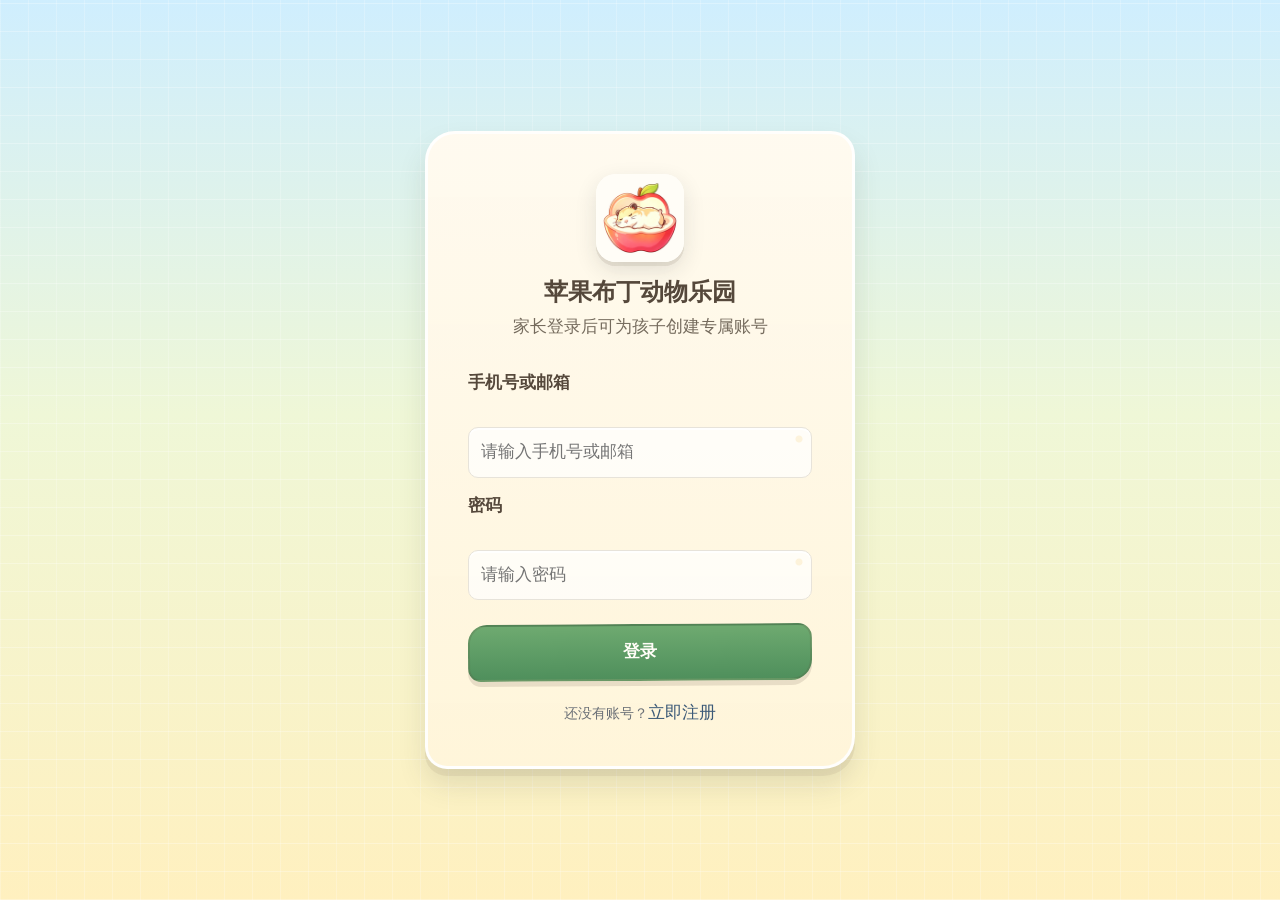
==== commit 14ae753b: "chore: update latest runnable version on top of main" ====
--- a/static/auth-login.html
+++ b/static/auth-login.html
@@ -189,8 +189,27 @@
         .hidden {
             display: none;
         }
+
+        @media (max-width: 430px) {
+            body {
+                padding: 16px 12px;
+            }
+
+            .login-container {
+                padding: 28px 20px;
+                border-radius: 20px;
+            }
+
+            h1 {
+                font-size: 24px;
+            }
+
+            .subtitle {
+                margin-bottom: 24px;
+            }
+        }
     </style>
-    <link rel="stylesheet" href="/static/styles/handdrawn.css">
+    <link rel="stylesheet" href="/static/styles/handdrawn.css?v=20260705-overlapfix1">
 </head>
 <body>
     <div class="login-container">
--- a/static/styles/handdrawn.css
+++ b/static/styles/handdrawn.css
@@ -152,7 +152,8 @@
     font-weight: 800;
     line-height: 1.1;
     text-align: center;
-    white-space: nowrap;
+    white-space: normal;
+    word-break: break-word;
     box-shadow: none;
 }
 
@@ -174,6 +175,11 @@
     border-radius: 52% 48% 55% 45%;
     background: rgba(255, 255, 255, 0.38);
     font-size: 19px;
+}
+
+.report-nav-label {
+    white-space: normal;
+    word-break: break-word;
 }
 
 .topbar,
@@ -197,6 +203,18 @@
     align-items: center;
     justify-content: space-between;
     gap: 10px;
+}
+
+.parent-return-row {
+    flex: 0 0 auto;
+    display: flex;
+    align-items: center;
+    justify-content: flex-end;
+}
+
+.parent-return-row .secondary-button {
+    width: auto;
+    min-width: 160px;
 }
 
 .topbar .action-row {
@@ -352,6 +370,10 @@
     z-index: 1;
 }
 
+.activity-item::after {
+    display: none;
+}
+
 .panel:nth-of-type(2n),
 .card:nth-of-type(2n),
 .collection-item:nth-of-type(2n),
@@ -432,6 +454,10 @@
     background: url("/static/assets/stickers/star-doodle.svg") center / contain no-repeat;
     transform: rotate(12deg);
     opacity: 0.68;
+}
+
+.quiz-box .quiz-question {
+    padding-right: 58px;
 }
 
 .choice-button {
@@ -495,6 +521,10 @@
     padding-top: 14px;
 }
 
+.qa-panel::after {
+    display: none;
+}
+
 .qa-answer-box::before {
     left: 4px;
     top: 2px;
@@ -505,6 +535,24 @@
     background: url("/static/assets/stickers/star-doodle.svg") center / contain no-repeat;
     transform: rotate(-2deg);
     opacity: 0.45;
+}
+
+.qa-answer-box .answer-label {
+    position: relative;
+    z-index: 1;
+    display: inline-flex;
+    align-items: center;
+    gap: 8px;
+    padding-left: 34px;
+}
+
+.qa-answer-box .read-answer-icon {
+    margin-left: 0;
+}
+
+/* Keep long answers clear of the top-right star and bottom-left leaf. */
+.qa-answer-box #qaAnswer {
+    padding: 22px 66px 56px 24px;
 }
 
 .panel-title {
@@ -653,7 +701,7 @@
 
 .map-label {
     border: 2px solid rgba(91, 72, 56, 0.22);
-    border-radius: 999px 999px 999px 8px;
+    border-radius: 999px;
     background: rgba(255, 249, 220, 0.88);
     box-shadow: 0 3px 0 rgba(91, 72, 56, 0.12);
 }
@@ -764,10 +812,13 @@
 .container > header,
 .container > .header {
     margin-bottom: 16px;
+    gap: 12px;
+    flex-wrap: wrap;
 }
 
 .container .tabs {
     margin-bottom: 14px;
+    flex-wrap: wrap;
 }
 
 .container .card {
@@ -789,6 +840,9 @@
 
 .tab {
     flex: 1 1 120px;
+    min-width: 0;
+    white-space: normal;
+    word-break: break-word;
 }
 
 .tabs,
@@ -867,6 +921,43 @@
     padding: 15px;
 }
 
+/* Give the school animal choices a wider tap target and reserve the flower's
+   corner so longer animal names never sit underneath it. */
+.route-qa .animal-selection-view {
+    width: 100%;
+    padding-inline: 20px;
+}
+
+.route-qa .selection-container {
+    width: min(100%, 390px);
+    margin-inline: auto;
+}
+
+.route-qa .animal-selection-item {
+    width: 100%;
+    min-height: 92px;
+    display: grid;
+    grid-template-columns: 72px minmax(0, 1fr);
+    gap: 12px;
+    padding: 14px 68px 14px 18px;
+}
+
+.route-qa .animal-selection-item::before {
+    right: 14px;
+    top: 50%;
+    transform: translateY(-50%) rotate(7deg);
+}
+
+.route-qa .animal-selection-item .selection-icon {
+    justify-self: center;
+}
+
+.route-qa .animal-selection-item .selection-name {
+    min-width: 0;
+    text-align: center;
+    white-space: nowrap;
+}
+
 .selection-icon {
     font-size: 42px;
 }
@@ -878,6 +969,36 @@
 .animal-display {
     min-height: 178px;
     padding: 14px;
+}
+
+/* Action emojis are floating stickers, not controls or cards. This applies to
+   every animal's loading and answer demonstration animation. */
+.animal-action-indicator {
+    padding: 0 !important;
+    border: 0 !important;
+    outline: 0 !important;
+    border-radius: 0 !important;
+    background: transparent !important;
+    box-shadow: none !important;
+    filter: drop-shadow(0 3px 3px rgba(80, 69, 48, 0.16));
+}
+
+.animal-action-indicator::before,
+.animal-action-indicator::after {
+    content: none !important;
+    display: none !important;
+}
+
+/* Keep the animal switch control out of the flower sticker's top-right slot. */
+.animal-info-card .info-card-header {
+    padding-right: 58px;
+}
+
+.animal-info-card .animal-status-text {
+    padding: 4px 34px 18px 68px;
+    white-space: normal;
+    overflow: visible;
+    text-overflow: clip;
 }
 
 .animal-large {
@@ -899,6 +1020,35 @@
         radial-gradient(circle at calc(100% - 12px) 12px, rgba(232,121,97,0.18) 0 5px, transparent 6px),
         rgba(255, 255, 255, 0.48);
     overflow: hidden;
+}
+
+.metric-stack {
+    display: grid;
+    gap: 12px;
+    align-content: start;
+    min-width: 0;
+}
+
+.metric-button {
+    width: 100%;
+    appearance: none;
+    -webkit-appearance: none;
+    font: inherit;
+    color: inherit;
+    text-align: left;
+    cursor: pointer;
+    display: flex;
+    flex-direction: column;
+    align-items: flex-start;
+    gap: 4px;
+}
+
+.metric-button.active {
+    box-shadow: 0 0 0 2px rgba(79, 143, 92, 0.16), 0 6px 0 rgba(91, 72, 56, 0.07), 0 14px 24px rgba(66, 79, 62, 0.09);
+}
+
+.metric-detail-panel {
+    min-width: 0;
 }
 
 .stat-item::after,
@@ -914,6 +1064,12 @@
         radial-gradient(ellipse at 70% 42%, rgba(94,157,104,0.24) 0 30%, transparent 32%);
     transform: rotate(10deg);
     pointer-events: none;
+}
+
+.metric-hint {
+    color: rgba(91, 80, 63, 0.82);
+    font-size: 12px;
+    line-height: 1.4;
 }
 
 .doctor-help-button,
@@ -1013,11 +1169,11 @@
     display: grid;
     grid-template-columns: 1fr;
     justify-items: center;
-    width: min(100% - 28px, 376px);
+    width: min(100% - 20px, 392px);
     margin-inline: auto;
     text-align: center;
-    gap: 14px;
-    padding: 18px 14px;
+    gap: 16px;
+    padding: 24px 14px 18px;
     background:
         radial-gradient(circle at 22px 18px, rgba(242, 191, 75, 0.18) 0 6px, transparent 7px),
         radial-gradient(circle at calc(100% - 24px) 20px, rgba(92, 159, 201, 0.16) 0 6px, transparent 7px),
@@ -1026,14 +1182,21 @@
 
 .route-imagine .creature-thumb {
     justify-self: center;
-    width: 72px;
-    height: 72px;
+    width: 78px;
+    height: 78px;
+    margin-top: 2px;
+}
+
+.route-imagine .creature-thumb .creature-snapshot-thumb {
+    width: 90%;
+    height: 90%;
+    transform: translateY(4px);
+    transform-origin: center;
 }
 
 .route-imagine .creature-notes {
-    --creature-form-width: min(100%, 300px);
-    --creature-label-width: 112px;
-    --creature-field-width: calc(var(--creature-form-width) - var(--creature-label-width) - 8px);
+    --creature-form-width: min(100%, 336px);
+    --creature-label-width: 104px;
     width: var(--creature-form-width);
     display: grid;
     margin-inline: auto;
@@ -1042,9 +1205,8 @@
 }
 
 .route-imagine .note-row {
-    width: var(--creature-form-width);
     display: grid;
-    grid-template-columns: var(--creature-label-width) var(--creature-field-width);
+    grid-template-columns: var(--creature-label-width) minmax(0, 1fr);
     gap: 8px;
     align-items: center;
     justify-content: center;
@@ -1055,34 +1217,192 @@
 }
 
 .route-imagine .note-label {
-    width: var(--creature-label-width);
+    width: 100%;
     text-align: right;
     justify-self: end;
     padding-right: 2px;
     white-space: nowrap;
+    font-size: 13px;
 }
 
 .route-imagine .creature-card .text-input,
 .route-imagine .creature-card .select-input {
-    width: var(--creature-field-width);
+    width: 100%;
+    max-width: 100%;
     min-width: 0;
-    min-height: 56px;
-    height: 56px;
+    min-height: 48px;
+    height: 48px;
     padding-inline: 12px;
     text-align: center;
+    font-size: 16px;
+    line-height: 1.2;
 }
 
 .route-imagine .creature-summary {
-    width: var(--creature-form-width);
+    width: 100%;
     margin-top: 2px;
     margin-inline: auto;
     color: var(--kid-muted);
     text-align: center;
+    font-size: 12px;
+    line-height: 1.5;
 }
 
 .route-imagine .imagine-actions {
     width: min(100% - 28px, 376px);
     margin-inline: auto;
+}
+
+.route-imagine .creature-live-note {
+    width: min(100% - 28px, 376px);
+    margin-inline: auto;
+    border: 1px dashed rgba(105, 121, 85, 0.25);
+    background:
+        radial-gradient(circle at 18px 18px, rgba(242, 191, 75, 0.18) 0 6px, transparent 7px),
+        linear-gradient(180deg, rgba(255, 248, 218, 0.78), rgba(235, 248, 224, 0.62));
+    border-radius: 18px 22px 17px 20px;
+    box-shadow: 0 10px 18px rgba(78, 75, 52, 0.06);
+}
+
+.route-imagine .mission-badge,
+.route-imagine .album-kicker,
+.route-imagine .creature-live-note span,
+.creature-save-celebration .celebration-kicker {
+    color: #d06f58;
+    font-size: 13px;
+    font-weight: 900;
+    letter-spacing: 0.08em;
+}
+
+.route-imagine .creature-live-note {
+    padding: 13px 14px 12px;
+    text-align: center;
+}
+
+.route-imagine .creature-live-note strong {
+    display: block;
+    margin-top: 2px;
+    color: #456f4c;
+    font-family: "STKaiti", "KaiTi", sans-serif;
+    font-size: 24px;
+    line-height: 1.15;
+}
+
+.route-imagine .creature-live-note p {
+    margin: 7px auto 0;
+    color: #6d604b;
+    font-size: 16px;
+    line-height: 1.45;
+}
+
+.route-imagine .creature-album-card {
+    display: grid;
+    grid-template-columns: 76px minmax(0, 1fr);
+    gap: 12px;
+    align-items: center;
+    padding: 12px;
+    border: 1px dashed rgba(111, 130, 88, 0.28);
+    background:
+        radial-gradient(circle at 18px 16px, rgba(255, 255, 255, 0.5) 0 8px, transparent 9px),
+        linear-gradient(180deg, rgba(255, 238, 174, 0.32), rgba(215, 233, 178, 0.2));
+    text-align: left;
+}
+
+.route-imagine .album-thumb {
+    width: 76px;
+    height: 76px;
+    display: grid;
+    place-items: center;
+    border: 1px dashed rgba(88, 118, 82, 0.24);
+    border-radius: 44% 56% 48% 52%;
+    transform: rotate(-2deg);
+}
+
+.route-imagine .album-thumb img {
+    width: 64px;
+    height: 64px;
+    object-fit: contain;
+    filter: drop-shadow(0 5px 4px rgba(66, 70, 54, 0.18));
+}
+
+.route-imagine .album-copy {
+    min-width: 0;
+}
+
+.route-imagine .album-copy h4 {
+    margin: 2px 0 4px;
+    color: #456f4c;
+    font-family: "STKaiti", "KaiTi", sans-serif;
+    font-size: 23px;
+    line-height: 1.15;
+}
+
+.route-imagine .album-copy p {
+    margin: 0;
+    color: #5f5847;
+    font-size: 15px;
+    line-height: 1.45;
+}
+
+.route-imagine .album-copy small {
+    display: block;
+    margin-top: 6px;
+    color: #9b7253;
+    font-size: 13px;
+    line-height: 1.35;
+}
+
+.creature-save-celebration {
+    position: absolute;
+    z-index: 80;
+    left: 50%;
+    top: 88px;
+    width: min(340px, calc(100% - 36px));
+    padding: 14px 16px;
+    color: #5f513f;
+    text-align: center;
+    border: 1px dashed rgba(105, 121, 85, 0.32);
+    border-radius: 20px 17px 22px 18px;
+    background: rgba(255, 250, 226, 0.96);
+    box-shadow: 0 18px 30px rgba(77, 72, 45, 0.16);
+    transform: translateX(-50%);
+    animation: creature-card-pop 2200ms ease forwards;
+    pointer-events: none;
+}
+
+.creature-save-celebration strong {
+    display: block;
+    margin: 2px 0 5px;
+    color: #456f4c;
+    font-family: "STKaiti", "KaiTi", sans-serif;
+    font-size: 24px;
+    line-height: 1.15;
+}
+
+.creature-save-celebration small {
+    display: block;
+    color: #6d604b;
+    font-size: 14px;
+    line-height: 1.4;
+}
+
+@keyframes creature-card-pop {
+    0% {
+        opacity: 0;
+        transform: translateX(-50%) translateY(8px) scale(0.94) rotate(-1deg);
+    }
+    12% {
+        opacity: 1;
+        transform: translateX(-50%) translateY(0) scale(1.02) rotate(0.5deg);
+    }
+    82% {
+        opacity: 1;
+        transform: translateX(-50%) translateY(0) scale(1) rotate(0deg);
+    }
+    100% {
+        opacity: 0;
+        transform: translateX(-50%) translateY(-10px) scale(0.98) rotate(0deg);
+    }
 }
 
 @media (max-width: 380px) {
@@ -1262,6 +1582,11 @@
 .subtitle,
 .muted,
 .meta-line,
+.level-label,
+.level-progress-text,
+.food-inventory-label,
+.food-pill,
+.care-event-card p,
 .animal-status-text,
 .loading-subtext {
     font-size: 19px;
@@ -1271,6 +1596,7 @@
 .panel-title h3,
 .quiz-question,
 .answer-label,
+.care-event-card strong,
 .story-title,
 .selection-title {
     font-size: 26px;
@@ -1377,7 +1703,7 @@
 .login-container,
 .mobile-container,
 .container {
-    font-size: 20px;
+    font-size: clamp(15px, 4vw, 18px);
 }
 
 .login-container .header p,
@@ -1392,7 +1718,7 @@
 .container .achievement-description,
 .container .activity-time,
 .container .empty-state {
-    font-size: 19px;
+    font-size: clamp(13px, 3.7vw, 16px);
     line-height: 1.45;
 }
 
@@ -1412,14 +1738,14 @@
 .container .tab,
 .container .form-group input,
 .container .form-group select {
-    font-size: 20px;
-    min-height: 58px;
+    font-size: clamp(14px, 3.9vw, 17px);
+    min-height: 48px;
 }
 
 .login-container .header h1,
 .mobile-container .header-title h1,
 .mobile-container .welcome-section h2 {
-    font-size: 31px;
+    font-size: clamp(23px, 6vw, 29px);
 }
 
 .login-container p,
@@ -1448,7 +1774,7 @@
 .container .tab,
 .container .card,
 .container .achievement {
-    font-size: 20px;
+    font-size: clamp(14px, 3.9vw, 17px);
     line-height: 1.45;
 }
 
@@ -1458,5 +1784,568 @@
 .container .stat-label,
 .container .calendar-date,
 .container .activity-time {
-    font-size: 19px;
-}
+    font-size: clamp(13px, 3.7vw, 16px);
+}
+
+.login-container .role-tabs,
+.login-container .auth-tabs,
+.login-container .form-actions,
+.mobile-container .form-actions,
+.container .tabs,
+.container .goal-header,
+.container .leaderboard-item,
+.container .settings-row {
+    min-width: 0;
+    flex-wrap: wrap;
+}
+
+.mobile-container .header-top,
+.mobile-container .child-title-row,
+.mobile-container .form-actions,
+.container .goal-header,
+.container .leaderboard-item,
+.container .settings-row {
+    gap: 10px;
+}
+
+.container button,
+.container input,
+.container select,
+.container textarea,
+.login-container input,
+.login-container select,
+.login-container textarea,
+.mobile-container input,
+.mobile-container select,
+.mobile-container textarea {
+    min-width: 0;
+    max-width: 100%;
+}
+
+.mobile-container .child-stats,
+.mobile-container .manage-child-stats,
+.mobile-container .settings-summary-grid,
+.mobile-container .avatar-grid,
+.container .stats-grid,
+.container .achievements-grid {
+    grid-template-columns: repeat(auto-fit, minmax(min(140px, 100%), 1fr));
+}
+
+@media (max-width: 430px) {
+    .login-container .role-tabs,
+    .login-container .auth-tabs,
+    .container .tabs {
+        gap: 8px;
+    }
+
+    .login-container > .header,
+    .mobile-container > .header {
+        padding: 20px 16px 14px;
+    }
+
+    .login-container > .content,
+    .mobile-container > .content,
+    .container {
+        padding: 14px;
+    }
+
+    .mobile-container .child-card-main {
+        grid-template-columns: minmax(0, 1fr);
+    }
+
+    .mobile-container .child-avatar {
+        margin-inline: auto;
+    }
+
+    .mobile-container .child-stats,
+    .mobile-container .manage-child-stats,
+    .mobile-container .avatar-grid {
+        grid-template-columns: repeat(2, minmax(0, 1fr));
+    }
+
+    .container .settings-row label {
+        min-width: 0;
+        width: 100%;
+    }
+}
+/* Fix child imagination page clipping and alignment. */
+.main.route-imagine {
+    padding-top: 14px;
+    padding-inline: 14px;
+    padding-bottom: calc(var(--bottom-nav-height) + env(safe-area-inset-bottom));
+    scrollbar-gutter: stable;
+}
+
+.route-imagine .topbar,
+.route-imagine .imagine-screen {
+    width: 100%;
+    max-width: 420px;
+    margin-inline: auto;
+}
+
+.route-imagine .topbar {
+    padding-inline: 4px;
+    margin-bottom: 12px;
+}
+
+.route-imagine .imagine-screen {
+    padding-inline: 0;
+    overflow-x: clip;
+}
+
+.route-imagine .imagine-intro {
+    width: 100%;
+    max-width: 392px;
+}
+
+.route-imagine .imagine-intro p {
+    white-space: normal;
+}
+
+.route-imagine .creator-board,
+.route-imagine .creature-card,
+.route-imagine .compose-hint,
+.route-imagine .imagine-actions,
+.route-imagine .collection-grid {
+    width: 100%;
+    min-width: 0;
+}
+
+.route-imagine .stage-card,
+.route-imagine .material-rail,
+.route-imagine .material-group,
+.route-imagine .creator-board .material-list {
+    min-width: 0;
+}
+
+.route-imagine .imagine-stage {
+    overflow: hidden;
+}
+
+.route-imagine .creature-preview {
+    max-width: min(340px, 100%);
+}
+
+.route-imagine .raster-creature {
+    height: 360px;
+}
+
+.route-imagine .asset-body,
+.route-imagine .asset-body[data-body="snake"],
+.route-imagine .asset-body[data-body="chick"],
+.route-imagine .asset-body[data-body="pig"],
+.route-imagine .asset-body[data-body="panda"],
+.route-imagine .asset-body[data-body="rabbit"],
+.route-imagine .asset-body[data-body="dog"],
+.route-imagine .asset-body[data-body="cat"] {
+    width: 210px;
+}
+
+.route-imagine .asset-wing,
+.route-imagine .asset-wing[data-wing="bat"],
+.route-imagine .asset-wing[data-wing="dragon"],
+.route-imagine .asset-wing[data-wing="cloud"],
+.route-imagine .asset-wing[data-wing="angel"],
+.route-imagine .asset-wing[data-wing="fairy"] {
+    width: 250px;
+}
+
+.route-imagine .asset-tail {
+    right: 6px;
+    width: 132px;
+}
+
+.route-imagine .asset-tail[data-tail="dino"],
+.route-imagine .asset-tail[data-tail="cat"] {
+    right: 2px;
+    width: 142px;
+}
+
+.route-imagine .asset-tail[data-tail="puppy"] {
+    right: 14px;
+    width: 122px;
+}
+
+.route-imagine .material-button {
+    flex: 0 0 68px;
+    min-height: 68px;
+}
+
+.route-imagine .material-img {
+    width: 70px;
+    height: 60px;
+}
+
+/* Keep all four imagination material groups fully visible on narrow screens. */
+.route-imagine .creator-board {
+    grid-template-columns: repeat(2, minmax(0, 1fr));
+    grid-template-areas:
+        "stage stage"
+        "left left"
+        "right right";
+    gap: 8px;
+}
+
+.route-imagine .material-rail {
+    width: 100%;
+    grid-template-columns: repeat(2, minmax(0, 1fr));
+}
+
+.route-imagine .material-group {
+    width: 100%;
+}
+
+.route-imagine .creator-board .material-list {
+    width: 100%;
+}
+
+.route-imagine .imagine-stage {
+    min-height: 350px;
+}
+
+.route-imagine .raster-creature {
+    height: 340px;
+}
+
+@media (max-width: 390px) {
+    .main.route-imagine {
+        padding-inline: 10px;
+    }
+
+    .route-imagine .creator-board {
+        gap: 7px;
+    }
+
+    .route-imagine .material-rail {
+        gap: 6px;
+    }
+
+    .route-imagine .raster-creature {
+        height: 310px;
+    }
+
+    .route-imagine .asset-body,
+    .route-imagine .asset-body[data-body="snake"],
+    .route-imagine .asset-body[data-body="chick"],
+    .route-imagine .asset-body[data-body="pig"],
+    .route-imagine .asset-body[data-body="panda"],
+    .route-imagine .asset-body[data-body="rabbit"],
+    .route-imagine .asset-body[data-body="dog"],
+    .route-imagine .asset-body[data-body="cat"] {
+        width: 178px;
+    }
+
+    .route-imagine .asset-wing,
+    .route-imagine .asset-wing[data-wing="bat"],
+    .route-imagine .asset-wing[data-wing="dragon"],
+    .route-imagine .asset-wing[data-wing="cloud"],
+    .route-imagine .asset-wing[data-wing="angel"],
+    .route-imagine .asset-wing[data-wing="fairy"] {
+        width: 218px;
+    }
+
+    .route-imagine .asset-tail {
+        right: 8px;
+        width: 112px;
+    }
+
+    .route-imagine .material-button {
+        flex-basis: 58px;
+        min-height: 62px;
+    }
+
+    .route-imagine .material-img {
+        width: 58px;
+        height: 50px;
+    }
+
+    .route-imagine .imagine-stage {
+        min-height: 315px;
+    }
+}
+
+/* Builder parts: use the supplied image folders directly and keep the canvas white. */
+.route-imagine .creator-board {
+    grid-template-columns: minmax(0, 1fr);
+    grid-template-areas:
+        "stage"
+        "left"
+        "right";
+}
+
+.route-imagine .material-rail {
+    display: grid;
+    grid-template-columns: repeat(4, minmax(0, 1fr));
+    gap: 8px;
+}
+
+.route-imagine .material-group {
+    min-width: 0;
+    background: #fffdf3;
+}
+
+.route-imagine .creator-board .material-list {
+    min-height: 82px;
+    overflow-x: auto;
+    overflow-y: hidden;
+    overscroll-behavior-inline: contain;
+    scrollbar-width: none;
+}
+
+.route-imagine .creator-board .material-list::-webkit-scrollbar {
+    display: none;
+}
+
+.route-imagine .material-empty {
+    display: grid;
+    place-items: center;
+    min-width: 88px;
+    min-height: 70px;
+    color: #8d806f;
+    font-size: 12px;
+    white-space: nowrap;
+    background: #fff;
+    border-radius: 18px;
+}
+
+.route-imagine .stage-card,
+.route-imagine .imagine-stage {
+    background: #fff;
+}
+
+.route-imagine .creature-color-glow {
+    display: none;
+}
+
+.route-imagine .raster-creature {
+    height: 390px;
+}
+
+.route-imagine .asset-head {
+    z-index: 4;
+    left: 50%;
+    top: 64px;
+    width: 158px;
+    max-height: 148px;
+    transform: translate(calc(-50% + var(--part-x, 0px)), var(--part-y, 0px)) rotate(var(--part-rotation, 0deg)) scale(var(--part-scale, 1));
+    cursor: grab;
+}
+
+.route-imagine .asset-body,
+.route-imagine .asset-body[data-body="chick"],
+.route-imagine .asset-body[data-body="pig"],
+.route-imagine .asset-body[data-body="panda"],
+.route-imagine .asset-body[data-body="rabbit"],
+.route-imagine .asset-body[data-body="dog"],
+.route-imagine .asset-body[data-body="cat"] {
+    z-index: 3;
+    left: 50%;
+    bottom: 78px;
+    width: 214px;
+    max-height: 286px;
+    transform: translate(calc(-50% + var(--part-x, 0px)), var(--part-y, 0px)) rotate(var(--part-rotation, 0deg)) scale(var(--part-scale, 1));
+    cursor: grab;
+}
+
+.route-imagine .asset-wing,
+.route-imagine .asset-wing[data-wing="golden"] {
+    z-index: 1;
+    left: 50%;
+    top: 118px;
+    width: 284px;
+    max-height: 154px;
+    transform: translate(calc(-50% + var(--part-x, 0px)), var(--part-y, 0px)) rotate(var(--part-rotation, 0deg)) scale(var(--part-scale, 1));
+}
+
+.route-imagine .asset-tail {
+    z-index: 2;
+    right: 42px;
+    bottom: 118px;
+    width: 130px;
+    max-height: 160px;
+    transform: translate(var(--part-x, 0px), var(--part-y, 0px)) rotate(var(--part-rotation, 0deg)) scale(var(--part-scale, 1));
+}
+
+.route-imagine .asset-hand {
+    z-index: 5;
+    left: 50%;
+    bottom: 86px;
+    width: 210px;
+    max-height: 160px;
+    transform: translate(calc(-50% + var(--part-x, 0px)), var(--part-y, 0px)) rotate(var(--part-rotation, 0deg)) scale(var(--part-scale, 1));
+    cursor: grab;
+}
+
+.route-imagine .asset-foot {
+    z-index: 6;
+    left: 50%;
+    bottom: 24px;
+    width: 186px;
+    max-height: 138px;
+    transform: translate(calc(-50% + var(--part-x, 0px)), var(--part-y, 0px)) rotate(var(--part-rotation, 0deg)) scale(var(--part-scale, 1));
+    cursor: grab;
+}
+
+.route-imagine .asset-decoration {
+    z-index: 7;
+    left: 50%;
+    top: 32px;
+    width: 88px;
+    max-height: 100px;
+    transform: translate(calc(-50% + var(--part-x, 0px)), var(--part-y, 0px)) rotate(var(--part-rotation, 0deg)) scale(var(--part-scale, 1));
+    cursor: grab;
+}
+
+.route-imagine .creature-asset.selected-part {
+    filter:
+        drop-shadow(0 0 7px rgba(255, 255, 255, 0.95))
+        drop-shadow(0 0 8px rgba(255, 180, 60, 0.75));
+}
+
+.route-imagine .transform-toolbar {
+    display: flex;
+    align-items: center;
+    justify-content: center;
+    flex-wrap: wrap;
+    gap: 8px;
+    margin-top: 10px;
+    padding: 10px 12px;
+    border: 1px dashed rgba(105, 121, 85, 0.25);
+    border-radius: 16px;
+    background: rgba(255, 251, 236, 0.92);
+}
+
+.route-imagine .transform-label {
+    color: #655744;
+    font-size: 12px;
+    font-weight: 700;
+}
+
+.route-imagine .transform-button {
+    min-width: 42px;
+    min-height: 38px;
+    padding: 0 10px;
+    border: 1px solid rgba(122, 106, 78, 0.22);
+    border-radius: 12px;
+    background: #fff;
+    color: #5f513f;
+    font-size: 16px;
+    font-weight: 700;
+    cursor: pointer;
+}
+
+.route-imagine .transform-button-reset {
+    font-size: 13px;
+}
+
+.route-imagine .creature-snapshot {
+    position: relative;
+    width: 100%;
+    height: 100%;
+}
+
+.route-imagine .creature-snapshot-asset {
+    position: absolute;
+    object-fit: contain;
+    pointer-events: none;
+}
+
+.route-imagine .creature-snapshot-thumb {
+    width: 100%;
+    height: 100%;
+}
+
+.route-imagine .creature-snapshot-album {
+    width: 100%;
+    height: 100%;
+}
+
+.route-imagine .snapshot-wing {
+    left: 50%;
+    top: 16%;
+    width: 94%;
+    transform: translateX(-50%);
+}
+
+.route-imagine .snapshot-tail {
+    right: 8%;
+    bottom: 28%;
+    width: 32%;
+}
+
+.route-imagine .snapshot-body {
+    left: 50%;
+    bottom: 18%;
+    width: 72%;
+    transform: translateX(-50%);
+}
+
+.route-imagine .snapshot-head {
+    left: 50%;
+    top: 12%;
+    width: 50%;
+    transform: translateX(-50%);
+}
+
+.route-imagine .snapshot-hand {
+    left: 50%;
+    bottom: 22%;
+    width: 72%;
+    transform: translateX(-50%);
+}
+
+.route-imagine .snapshot-foot {
+    left: 50%;
+    bottom: 2%;
+    width: 62%;
+    transform: translateX(-50%);
+}
+
+.route-imagine .snapshot-decoration {
+    left: 50%;
+    top: 0;
+    width: 20%;
+    transform: translateX(-50%);
+}
+
+@media (max-width: 430px) {
+    .route-imagine .material-rail {
+        grid-template-columns: repeat(2, minmax(0, 1fr));
+    }
+
+    .route-imagine .raster-creature {
+        height: 334px;
+    }
+
+    .route-imagine .asset-head {
+        width: 130px;
+        top: 60px;
+    }
+
+    .route-imagine .asset-body,
+    .route-imagine .asset-body[data-body="chick"],
+    .route-imagine .asset-body[data-body="pig"],
+    .route-imagine .asset-body[data-body="panda"],
+    .route-imagine .asset-body[data-body="rabbit"],
+    .route-imagine .asset-body[data-body="dog"],
+    .route-imagine .asset-body[data-body="cat"] {
+        width: 178px;
+        bottom: 74px;
+    }
+
+    .route-imagine .asset-wing,
+    .route-imagine .asset-wing[data-wing="golden"] {
+        width: 230px;
+        top: 108px;
+    }
+
+    .route-imagine .asset-hand {
+        width: 172px;
+        bottom: 82px;
+    }
+
+    .route-imagine .asset-foot {
+        width: 154px;
+        bottom: 24px;
+    }
+}
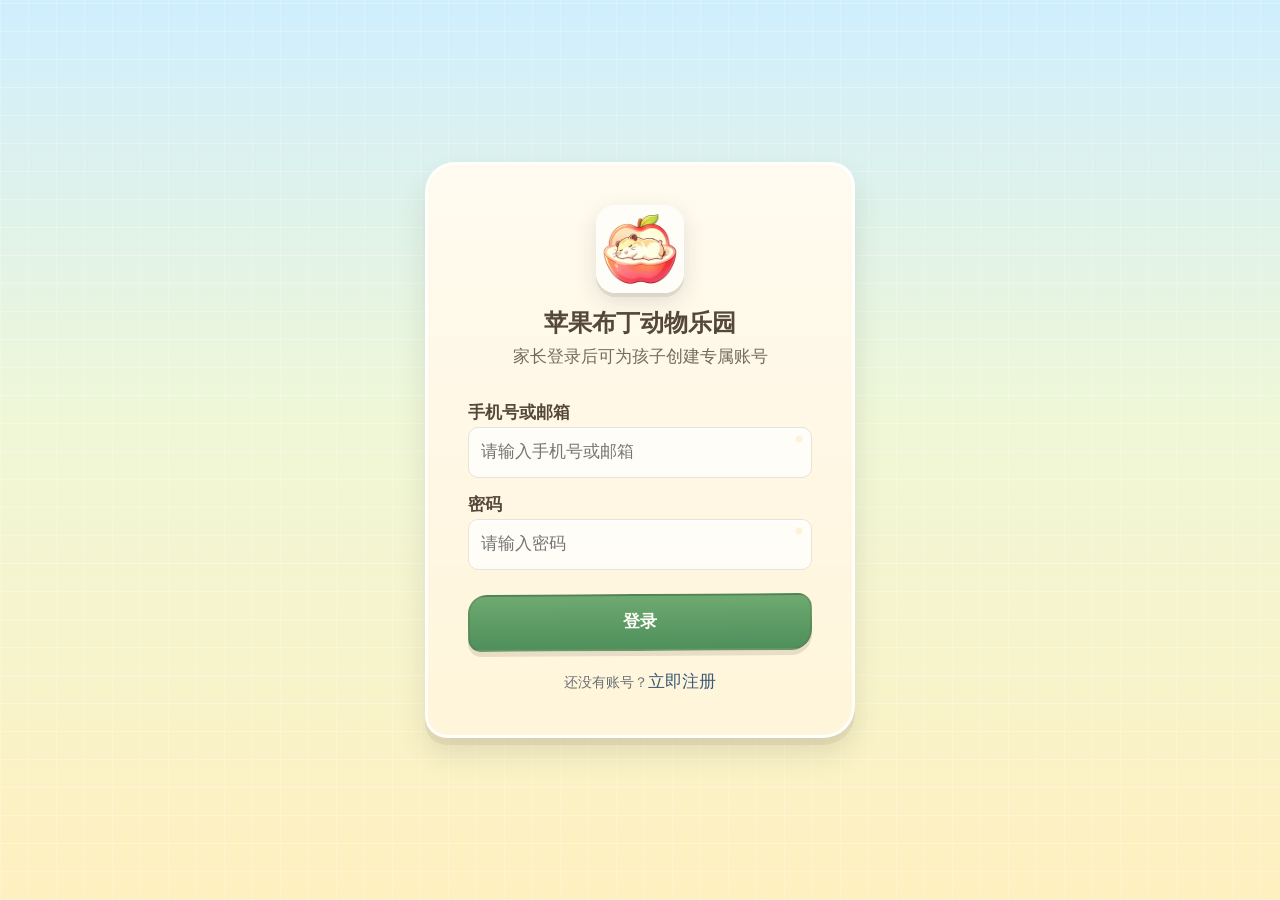
==== commit 2e0cab9b: "修改部分前端界面" ====
--- a/static/auth-login.html
+++ b/static/auth-login.html
@@ -209,7 +209,7 @@
             }
         }
     </style>
-    <link rel="stylesheet" href="/static/styles/handdrawn.css?v=20260705-overlapfix1">
+    <link rel="stylesheet" href="/static/styles/handdrawn.css?v=20260705-loginspacing1">
 </head>
 <body>
     <div class="login-container">
--- a/static/styles/handdrawn.css
+++ b/static/styles/handdrawn.css
@@ -67,6 +67,7 @@
 }
 
 .app-root {
+    container-type: inline-size;
     height: min(100dvh, 932px);
     min-height: min(100dvh, 720px);
 }
@@ -924,38 +925,111 @@
 /* Give the school animal choices a wider tap target and reserve the flower's
    corner so longer animal names never sit underneath it. */
 .route-qa .animal-selection-view {
+    width: calc(100% + 28px);
+    margin-inline: -14px;
+    padding: 12px 0 14px;
+}
+
+.route-qa .selection-container {
     width: 100%;
-    padding-inline: 20px;
-}
-
-.route-qa .selection-container {
-    width: min(100%, 390px);
+    max-width: none;
     margin-inline: auto;
+    display: grid;
+    justify-items: center;
+}
+
+.route-qa .selection-title {
+    margin-bottom: 0;
+}
+
+.route-qa .selection-container > p {
+    margin-top: 0 !important;
+    margin-bottom: 12px !important;
+}
+
+.route-qa .animal-selection-list {
+    width: min(80vw, calc(var(--kid-phone-width) * 0.8));
+    width: 80cqw;
+    max-width: calc(100vw - 28px);
+    gap: 10px;
+    justify-items: stretch;
+    transform: translateX(18px);
 }
 
 .route-qa .animal-selection-item {
     width: 100%;
-    min-height: 92px;
+    min-height: 68px;
     display: grid;
-    grid-template-columns: 72px minmax(0, 1fr);
-    gap: 12px;
-    padding: 14px 68px 14px 18px;
+    grid-template-columns: 56px minmax(0, 1fr);
+    gap: 10px;
+    padding: 10px 56px 10px 16px;
+    position: relative;
+    cursor: pointer;
+    align-items: center;
 }
 
 .route-qa .animal-selection-item::before {
-    right: 14px;
+    right: 12px;
     top: 50%;
-    transform: translateY(-50%) rotate(7deg);
+    transform: translateY(-50%) rotate(6deg);
 }
 
 .route-qa .animal-selection-item .selection-icon {
     justify-self: center;
+    font-size: 38px;
+    line-height: 1;
 }
 
 .route-qa .animal-selection-item .selection-name {
     min-width: 0;
-    text-align: center;
+    text-align: left;
     white-space: nowrap;
+    font-size: 18px;
+    line-height: 1.2;
+}
+
+.route-qa .animal-selection-item.locked {
+    cursor: not-allowed;
+    opacity: 0.56;
+    padding-bottom: 14px;
+}
+
+.route-qa .selection-lock {
+    position: absolute;
+    top: 8px;
+    right: 14px;
+    font-size: 14px;
+    line-height: 1;
+}
+
+.route-qa .selection-progress {
+    position: absolute;
+    left: 16px;
+    right: 56px;
+    bottom: 6px;
+    display: grid;
+    grid-template-columns: minmax(0, 1fr) auto;
+    align-items: center;
+    gap: 6px;
+}
+
+.route-qa .selection-progress-track {
+    height: 3px;
+    overflow: hidden;
+    border-radius: 999px;
+    background: rgba(96, 112, 100, 0.18);
+}
+
+.route-qa .selection-progress-fill {
+    height: 100%;
+    border-radius: inherit;
+    background: var(--green);
+}
+
+.route-qa .selection-progress-text {
+    color: var(--kid-muted);
+    font-size: 10px;
+    line-height: 1;
 }
 
 .selection-icon {
@@ -1491,6 +1565,11 @@
     .main.route-imagine {
         padding: 0 0 calc(var(--bottom-nav-height) + env(safe-area-inset-bottom));
         background: #ffffff;
+    }
+
+    .route-qa .animal-selection-view {
+        width: calc(100% + 24px);
+        margin-inline: -12px;
     }
 
     .topbar {
@@ -1822,6 +1901,12 @@
     max-width: 100%;
 }
 
+.login-container .form-group label {
+    min-height: 0;
+    margin-bottom: 4px;
+    line-height: 1.25;
+}
+
 .mobile-container .child-stats,
 .mobile-container .manage-child-stats,
 .mobile-container .settings-summary-grid,
